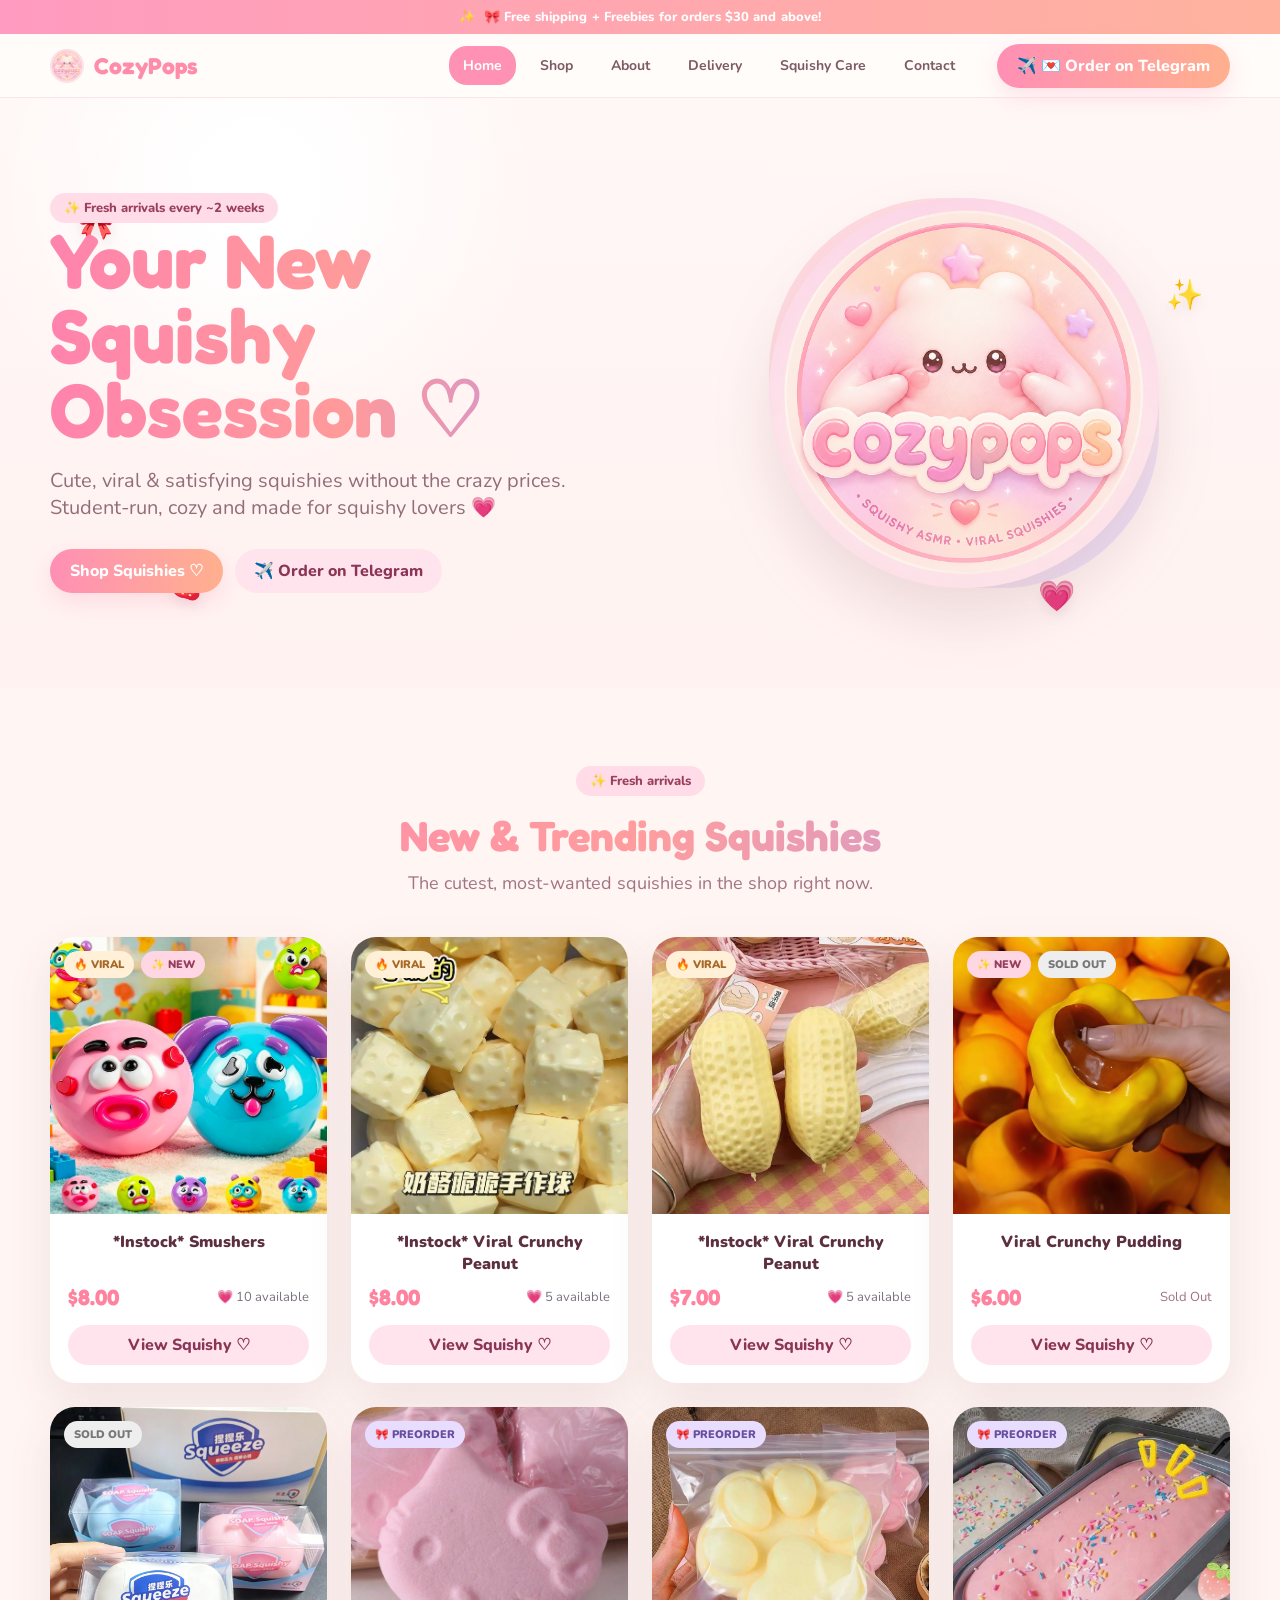
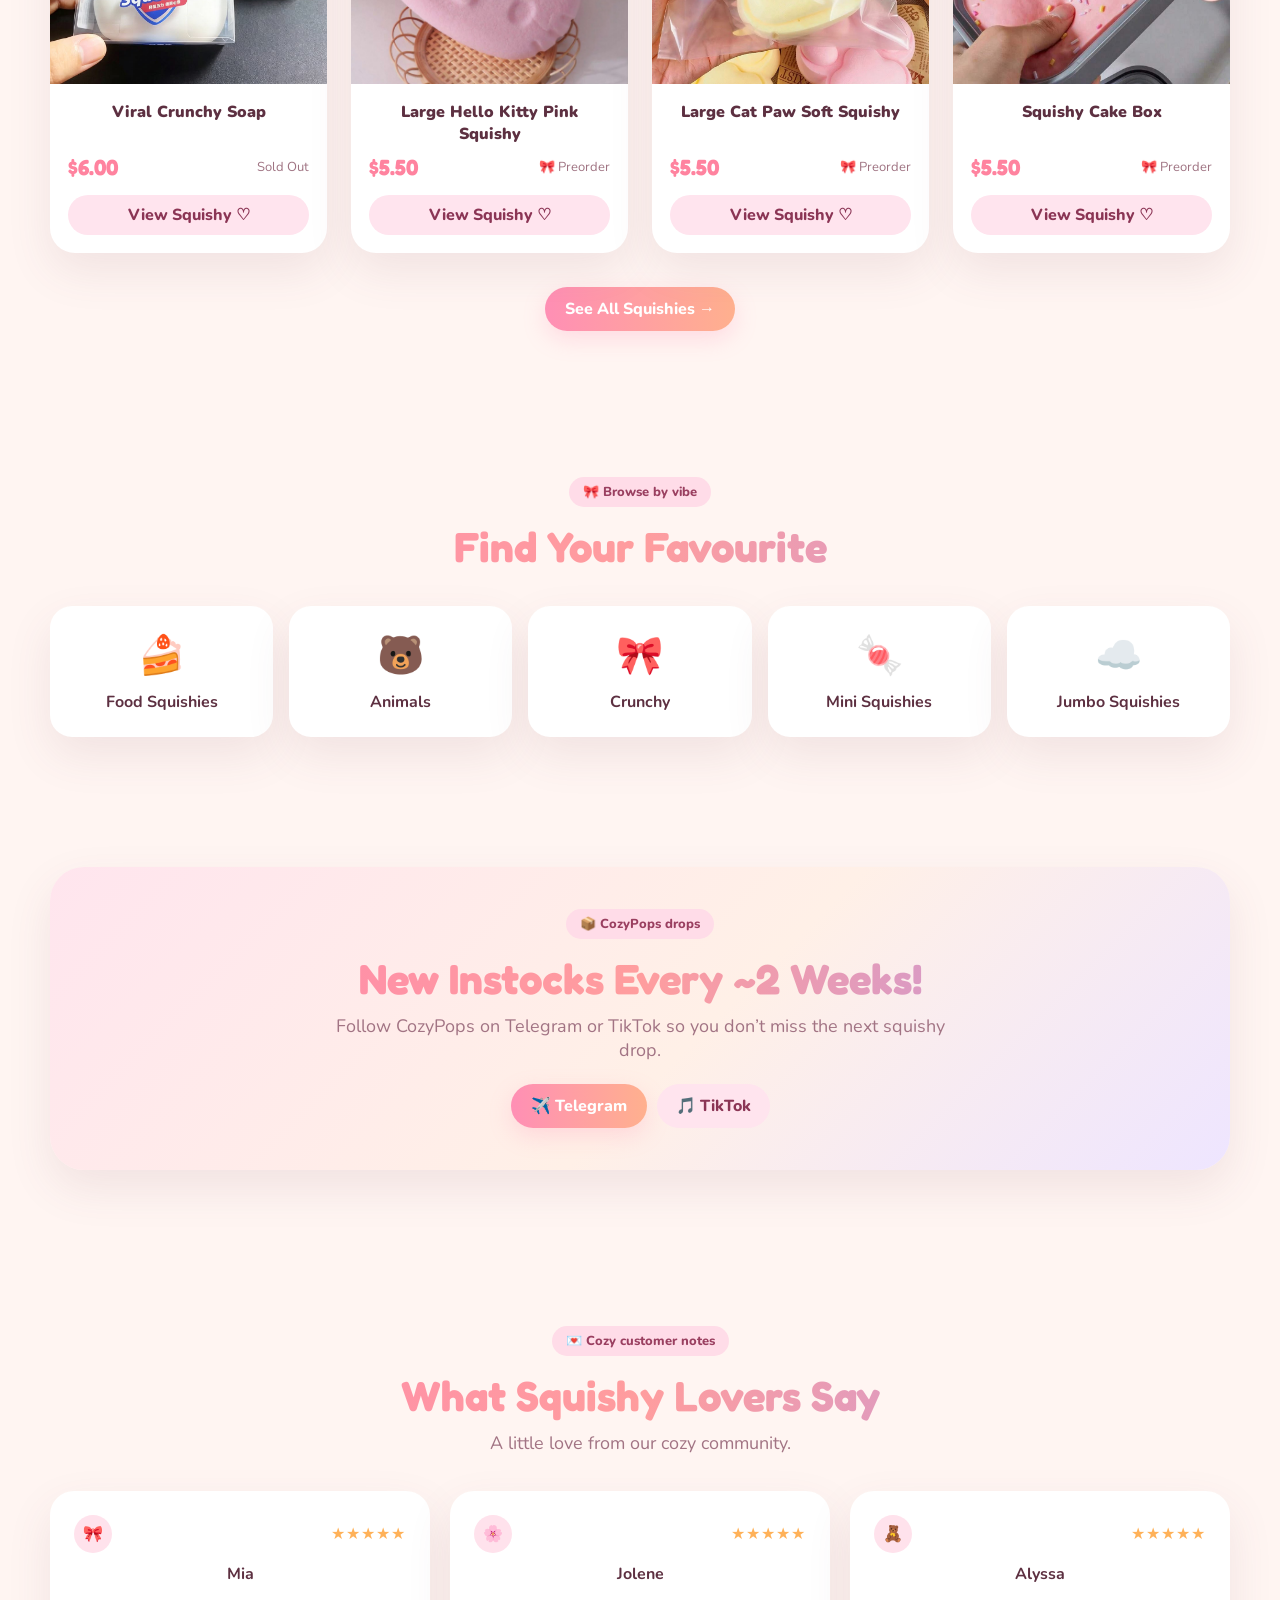
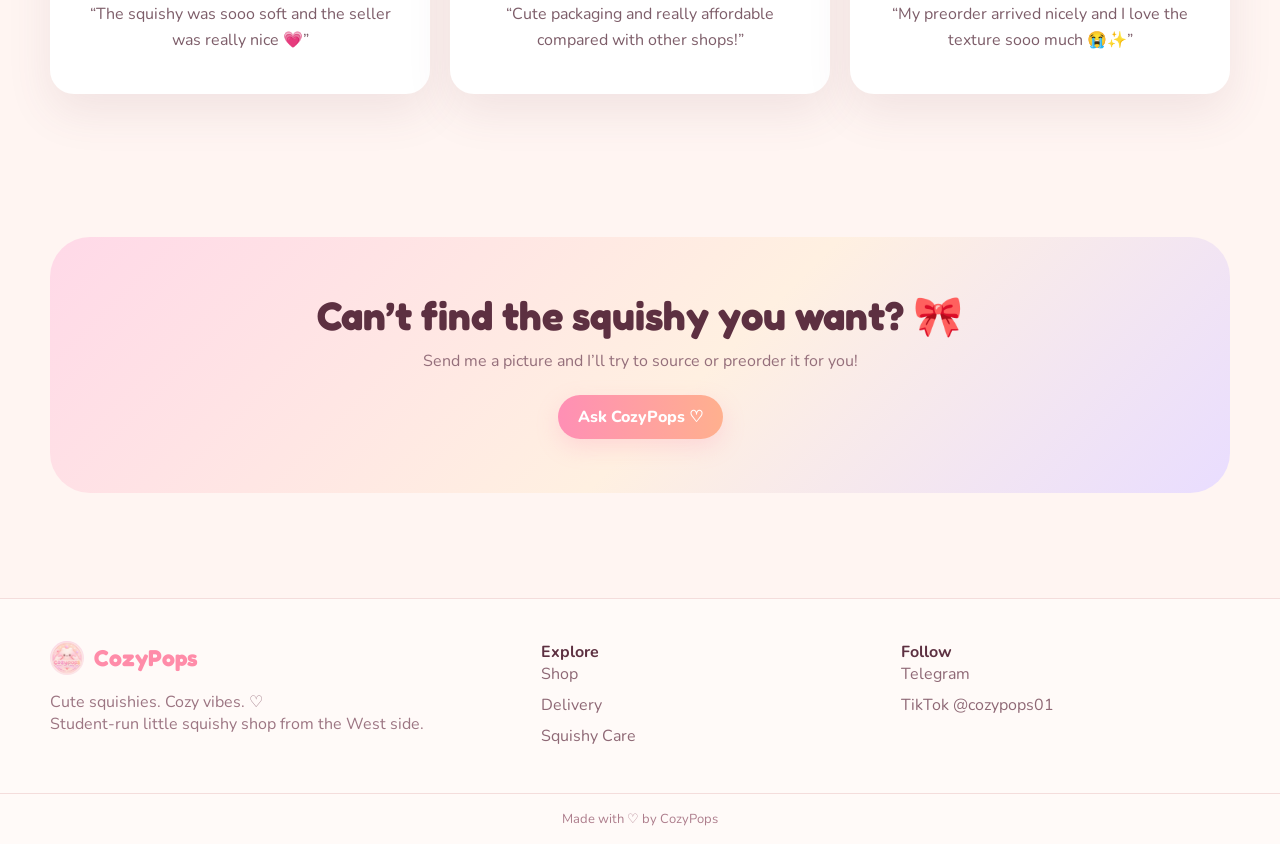
==== index.html @ 132125a5 "stock updates" ====
<!doctype html>
<html lang="en">
  <head>
    <meta charset="utf-8" />
    <meta name="viewport" content="width=device-width,initial-scale=1" />
    <meta name="theme-color" content="#ff8fb5" />
    <link rel="icon" href="assets/cozypops-logo.png" />
    <link rel="stylesheet" href="css/styles.css" />
    <title>CozyPops ♡ Cute Squishies</title>
  </head>
  <body>
    <div id="site-header"></div>
    <main>
      <section class="hero">
        <span class="floaty f1">🎀</span><span class="floaty f2">✨</span
        ><span class="floaty f3">🍓</span><span class="floaty f4">💗</span>
        <div class="wrap hero-inner">
          <div>
            <span class="eyebrow">✨ Fresh arrivals every ~2 weeks</span>
            <h1>Your New Squishy Obsession ♡</h1>
            <p>
              Cute, viral & satisfying squishies without the crazy prices.
              Student-run, cozy and made for squishy lovers 💗
            </p>
            <div class="hero-actions">
              <a class="btn-primary" href="shop.html">Shop Squishies ♡</a
              ><a class="btn-soft" target="_blank" href="#" class="js-telegram"
                >✈️ Order on Telegram</a
              >
            </div>
          </div>
          <div class="hero-card">
            <img
              class="hero-logo"
              src="assets/cozypops-logo.png"
              alt="CozyPops"
            />
          </div>
        </div>
      </section>
      <section class="section">
        <div class="wrap center">
          <span class="eyebrow">✨ Fresh arrivals</span>
          <h2 class="title">New & Trending Squishies</h2>
          <p class="sub">
            The cutest, most-wanted squishies in the shop right now.
          </p>
          <div class="product-grid" id="featuredProducts"></div>
          <p style="margin-top: 34px">
            <a class="btn-primary" href="shop.html">See All Squishies →</a>
          </p>
        </div>
      </section>
      <section class="section-sm">
        <div class="wrap center">
          <span class="eyebrow">🎀 Browse by vibe</span>
          <h2 class="title">Find Your Favourite</h2>
          <div class="cat-grid">
            <a class="cat-card" href="shop.html?category=Food%20Squishies"
              ><span class="cat-emoji">🍰</span
              ><strong>Food Squishies</strong></a
            ><a class="cat-card" href="shop.html?category=Animals"
              ><span class="cat-emoji">🐻</span><strong>Animals</strong></a
            ><a class="cat-card" href="shop.html?category=Crunchy"
              ><span class="cat-emoji">🎀</span><strong>Crunchy</strong></a
            ><a class="cat-card" href="shop.html?category=Mini%20Squishies"
              ><span class="cat-emoji">🍬</span
              ><strong>Mini Squishies</strong></a
            ><a class="cat-card" href="shop.html?category=Jumbo%20Squishies"
              ><span class="cat-emoji">☁️</span
              ><strong>Jumbo Squishies</strong></a
            >
          </div>
        </div>
      </section>
      <section class="section">
        <div class="wrap soft-panel center">
          <span class="eyebrow">📦 CozyPops drops</span>
          <h2 class="title">New Instocks Every ~2 Weeks!</h2>
          <p class="sub">
            Follow CozyPops on Telegram or TikTok so you don’t miss the next
            squishy drop.
          </p>
          <div class="social-btns">
            <a class="btn-primary" target="_blank" href="#" class="js-telegram"
              >✈️ Telegram</a
            ><a class="btn-soft" target="_blank" href="#" class="js-tiktok"
              >🎵 TikTok</a
            >
          </div>
        </div>
      </section>
      <section class="section">
        <div class="wrap center">
          <span class="eyebrow">💌 Cozy customer notes</span>
          <h2 class="title">What Squishy Lovers Say</h2>
          <p class="sub">A little love from our cozy community.</p>
          <div class="review-grid" id="homeReviews"></div>
        </div>
      </section>
      <section class="cta">
        <div class="wrap cta-inner">
          <h2>Can’t find the squishy you want? 🎀</h2>
          <p>
            Send me a picture and I’ll try to source or preorder it for you!
          </p>
          <a class="btn-primary" target="_blank" href="#" class="js-telegram"
            >Ask CozyPops ♡</a
          >
        </div>
      </section>
    </main>
    <div id="site-footer"></div>
    <script src="js/products.js"></script>
    <script src="js/app.js"></script>
  </body>
</html>
---- css/styles.css ----
@import url('https://fonts.googleapis.com/css2?family=Fredoka:wght@400;500;600;700&family=Nunito:wght@400;500;600;700;800&display=swap');
:root{--bg:#fff5f2;--panel:#fffaf8;--white:#fff;--pink:#ff8fb5;--pink2:#ff9aa9;--peach:#ffb08e;--lav:#c9a5ea;--ink:#5d3041;--muted:#a77988;--line:#f8ddd9;--mint:#e7f6ee;--mintink:#3f8d70;--shadow:0 18px 45px rgba(120,65,84,.10);--radius:28px}
*{box-sizing:border-box}html{scroll-behavior:smooth}body{margin:0;background:var(--bg);color:var(--ink);font-family:'Nunito',sans-serif;overflow-x:hidden}a{color:inherit;text-decoration:none}button,input,select,textarea{font:inherit}img{max-width:100%;display:block}.wrap{width:min(1180px,calc(100% - 36px));margin:auto}.section{padding:78px 0}.section-sm{padding:52px 0}.center{text-align:center}.muted{color:var(--muted)}
.announcement{height:34px;background:linear-gradient(90deg,#ff9bc0,#ffb39e);color:#fff;display:flex;align-items:center;justify-content:center;font-weight:800;font-size:13px;letter-spacing:.1px}.announcement .spark{display:inline-block;animation:twinkle 1.5s ease-in-out infinite;margin-right:9px}@keyframes twinkle{50%{transform:scale(1.35) rotate(12deg);opacity:.65}}
header{height:64px;background:rgba(255,252,250,.92);backdrop-filter:blur(12px);position:sticky;top:0;z-index:30;border-bottom:1px solid rgba(247,219,218,.65)}.nav{height:100%;display:flex;align-items:center;gap:28px}.brand{display:flex;align-items:center;gap:10px;font-family:'Fredoka';font-size:23px;font-weight:700;color:#ff8ca9;margin-right:auto}.brand img{width:34px;height:34px;border-radius:50%;object-fit:cover}.navlinks{display:flex;align-items:center;gap:10px}.navlinks a{padding:10px 14px;border-radius:18px;font-weight:700;color:#7d5b66;font-size:14px;transition:.2s}.navlinks a:hover,.navlinks a.active{background:#ff91b4;color:white}.telegram-btn,.btn-primary{border:none;display:inline-flex;align-items:center;justify-content:center;gap:8px;padding:11px 20px;border-radius:999px;color:#fff;background:linear-gradient(90deg,var(--pink),var(--peach));font-weight:800;box-shadow:0 8px 22px rgba(255,143,181,.25);cursor:pointer;transition:.2s}.telegram-btn:hover,.btn-primary:hover{transform:translateY(-2px);box-shadow:0 12px 28px rgba(255,143,181,.34)}.btn-soft{display:inline-flex;justify-content:center;align-items:center;gap:7px;padding:11px 19px;border-radius:999px;background:#ffe4ee;color:#8b3555;font-weight:800;border:0;cursor:pointer;transition:.2s}.btn-soft:hover{background:#ffd3e2;transform:translateY(-1px)}.menu-btn{display:none;border:0;background:#ffe5ee;width:42px;height:42px;border-radius:14px;color:#7d4158;font-size:21px}
.hero{min-height:590px;display:grid;place-items:center;position:relative;overflow:hidden;background:radial-gradient(circle at 20% 15%,#fff 0 5%,transparent 25%),linear-gradient(180deg,#fff7f6,#fff2f0)}.hero-inner{display:grid;grid-template-columns:1.05fr .95fr;align-items:center;gap:58px;position:relative;z-index:2}.hero h1{font-family:'Fredoka';font-size:clamp(46px,6vw,76px);line-height:.98;margin:0 0 20px;background:linear-gradient(90deg,#ff83ad,#ff9a9a,#bd92e7);-webkit-background-clip:text;background-clip:text;color:transparent}.hero p{font-size:20px;color:#936d7a;max-width:580px;margin:0 0 28px}.hero-actions{display:flex;gap:12px;flex-wrap:wrap}.hero-card{position:relative;display:flex;justify-content:center;align-items:center}.hero-card:before{content:'';position:absolute;width:390px;height:390px;border-radius:46% 54% 42% 58%;background:linear-gradient(135deg,#ffd5e4,#ffebda 55%,#e7dbff);animation:blob 8s ease-in-out infinite}.hero-logo{width:min(390px,82vw);position:relative;z-index:1;border-radius:50%;filter:drop-shadow(0 28px 28px rgba(148,79,101,.16));animation:float 4s ease-in-out infinite}.floaty{position:absolute;font-size:30px;z-index:1;filter:drop-shadow(0 6px 6px rgba(137,83,101,.12));animation:drift 5s ease-in-out infinite}.f1{left:6%;top:18%}.f2{right:6%;top:30%;animation-delay:-1s}.f3{left:13%;bottom:14%;animation-delay:-2s}.f4{right:16%;bottom:12%;animation-delay:-3s}@keyframes float{50%{transform:translateY(-13px) rotate(1deg)}}@keyframes drift{50%{transform:translateY(-18px) rotate(12deg)}}@keyframes blob{50%{transform:rotate(8deg) scale(1.04);border-radius:56% 44% 58% 42%}}
.eyebrow{display:inline-flex;gap:7px;align-items:center;padding:6px 14px;border-radius:999px;background:#ffdce8;color:#9a3f60;font-weight:800;font-size:13px}.title{font-family:'Fredoka';font-size:42px;margin:14px 0 10px;background:linear-gradient(90deg,#ff86af,#ff9d9e,#b998e5);-webkit-background-clip:text;background-clip:text;color:transparent}.sub{font-size:18px;color:#a27484;margin:0 auto;max-width:650px}
.product-grid{display:grid;grid-template-columns:repeat(4,1fr);gap:24px;margin-top:42px}.product-card{background:white;border-radius:25px;overflow:hidden;box-shadow:var(--shadow);transition:.28s;position:relative}.product-card:hover{transform:translateY(-7px);box-shadow:0 24px 50px rgba(120,65,84,.15)}.product-media{aspect-ratio:1/1;position:relative;overflow:hidden;background:#ffeef2}.product-media img{width:100%;height:100%;object-fit:cover;transition:.35s}.product-card:hover .product-media img{transform:scale(1.045)}.badges{position:absolute;left:14px;top:14px;display:flex;gap:7px;flex-wrap:wrap}.badge{font-size:11px;font-weight:900;text-transform:uppercase;padding:6px 10px;border-radius:999px;background:#ffd6e4;color:#963c5d}.badge.viral{background:#fff0d7;color:#a76826}.badge.preorder{background:#e8ddff;color:#684e9e}.badge.sold{background:#eee;color:#777}.card-body{padding:17px 18px 18px}.product-name{font-weight:900;font-size:16px;min-height:44px}.price-row{display:flex;align-items:center;justify-content:space-between;gap:10px;margin:9px 0 15px}.price{font-family:'Fredoka';font-size:22px;font-weight:700;color:#ff839f}.stock{font-size:13px;color:#9f7382}.stock.low{color:#c0663e}.stock.ok{color:#7c7180}.card-body .btn-soft{width:100%;padding:9px}.stars{color:#ffb158;letter-spacing:1px}.rating{font-size:12px;color:#a57483;margin-top:8px}
.cat-grid{display:grid;grid-template-columns:repeat(5,1fr);gap:16px;margin-top:34px}.cat-card{background:#fff;border-radius:22px;padding:24px 12px;text-align:center;box-shadow:var(--shadow);transition:.2s}.cat-card:hover{transform:translateY(-4px)}.cat-emoji{font-size:38px;display:block;margin-bottom:10px;animation:bob 3s ease-in-out infinite}.cat-card:nth-child(even) .cat-emoji{animation-delay:-1.4s}@keyframes bob{50%{transform:translateY(-7px) rotate(6deg)}}
.soft-panel{background:linear-gradient(135deg,#ffe5ee,#fff0e7 55%,#eee5ff);border-radius:34px;padding:42px;box-shadow:var(--shadow)}.three-col{display:grid;grid-template-columns:repeat(3,1fr);gap:20px}.info-card{background:rgba(255,255,255,.8);border-radius:24px;padding:28px;text-align:center}.info-card .icon{font-size:36px;margin-bottom:9px}.info-card h3{font-family:'Fredoka';margin:0 0 8px;font-size:22px}.review-grid{display:grid;grid-template-columns:repeat(3,1fr);gap:20px;margin-top:36px}.review-card{background:#fff;border-radius:24px;padding:24px;box-shadow:var(--shadow)}.review-card p{color:#7d5d69;line-height:1.65}.review-head{display:flex;align-items:center;justify-content:space-between;margin-bottom:10px}.avatar{width:38px;height:38px;border-radius:50%;display:grid;place-items:center;background:#ffe2ec}.cta{padding:65px 0}.cta-inner{text-align:center;background:linear-gradient(135deg,#ffd9e8,#fff0e1 55%,#e9ddff);border-radius:40px;padding:54px 24px;position:relative;overflow:hidden}.cta-inner h2{font-family:'Fredoka';font-size:40px;margin:0 0 10px}.cta-inner p{color:#956f7b;margin:0 0 23px}
.page-head{padding:62px 0 28px;text-align:center}.page-head h1{font-family:'Fredoka';font-size:50px;margin:10px 0;background:linear-gradient(90deg,#ff86af,#ff9d9e,#b998e5);-webkit-background-clip:text;background-clip:text;color:transparent}.filters{background:#fff;border-radius:24px;padding:20px;box-shadow:var(--shadow);display:grid;grid-template-columns:2fr 1fr 1fr;gap:12px;align-items:center}.searchbox,.select{width:100%;border:1px solid #f2d7d7;background:#fff9f8;border-radius:15px;padding:12px 14px;color:#704758;outline:none}.chip-row{display:flex;gap:8px;flex-wrap:wrap;margin:18px 0 0}.chip{border:0;background:#ffe6ee;color:#8d4b63;padding:9px 14px;border-radius:999px;font-weight:800;cursor:pointer}.chip.active{background:linear-gradient(90deg,#ff90b4,#ffad93);color:white}.result-count{margin:24px 0 -12px;color:#a37684;font-size:14px}
.product-detail{display:grid;grid-template-columns:1fr 1fr;gap:46px;align-items:start;padding:70px 0}.gallery-main{background:#fff;border-radius:30px;overflow:hidden;aspect-ratio:1/1;box-shadow:var(--shadow)}.gallery-main img{width:100%;height:100%;object-fit:cover}.thumbs{display:flex;gap:12px;margin-top:14px}.thumb{width:76px;height:76px;border-radius:20px;border:3px solid transparent;overflow:hidden;background:#fff;cursor:pointer;padding:0}.thumb.active{border-color:#ff8fb5}.thumb img{width:100%;height:100%;object-fit:cover}.back{display:inline-flex;align-items:center;gap:7px;color:#a56f80;font-weight:700;margin-bottom:20px}.detail-meta h1{font-family:'Fredoka';font-size:43px;margin:12px 0}.big-price{font-family:'Fredoka';font-size:30px;color:#ff839f;font-weight:700}.pill-stock{display:inline-block;margin-left:10px;padding:7px 13px;border-radius:999px;background:var(--mint);color:var(--mintink);font-size:12px;font-weight:800}.detail-desc{font-size:17px;color:#98717f;line-height:1.7}.order-box{margin-top:26px;border-radius:25px;padding:25px;background:linear-gradient(135deg,#ffdfe9,#f5e8ff);}.order-box h3{margin:0 0 6px}.order-box p{margin:0 0 16px;color:#a06479}.detail-facts{display:flex;gap:10px;flex-wrap:wrap;margin-top:18px}.fact{padding:8px 12px;border-radius:12px;background:#fff;border:1px solid #f1d9dc;color:#8a6572;font-size:13px}
.review-section{padding:10px 0 70px}.review-layout{display:grid;grid-template-columns:.8fr 1.2fr;gap:30px}.rating-panel,.review-form{background:#fff;border-radius:26px;padding:28px;box-shadow:var(--shadow)}.rating-number{font-family:'Fredoka';font-size:58px;color:#ff8da9}.review-list{margin-top:24px;display:grid;gap:13px}.review-item{background:#fff9f8;border-radius:18px;padding:16px}.review-item strong{display:block}.review-form input,.review-form textarea{width:100%;margin:7px 0 12px;border:1px solid #efd7da;border-radius:14px;padding:12px;background:#fffafa;outline:none}.review-form textarea{min-height:100px;resize:vertical}.star-input{display:flex;gap:5px;margin:8px 0 14px}.star-input button{border:0;background:none;font-size:26px;color:#ddd;cursor:pointer;padding:0}.star-input button.on{color:#ffb158}
.content-card{background:#fff;border-radius:30px;padding:38px;box-shadow:var(--shadow);line-height:1.75;color:#815e6b}.content-card h2,.content-card h3{font-family:'Fredoka';color:#633449}.split{display:grid;grid-template-columns:1fr 1fr;gap:26px}.care-list{display:grid;gap:14px}.care-item{background:#fff;border-radius:20px;padding:18px;display:flex;align-items:flex-start;gap:14px;box-shadow:var(--shadow)}.care-item .care-icon{font-size:28px}.contact-card{text-align:center}.social-btns{display:flex;gap:10px;justify-content:center;flex-wrap:wrap;margin-top:22px}
footer{background:#fffaf8;border-top:1px solid #f4dddc;margin-top:40px}.footer{padding:42px 0;display:grid;grid-template-columns:1.4fr 1fr 1fr;gap:30px}.foot-brand p{color:#9c7582}.foot-links{display:grid;gap:9px;color:#8e6875}.copy{border-top:1px solid #f4dddc;padding:16px;text-align:center;color:#ad7d8c;font-size:13px}
.reveal{opacity:0;transform:translateY(20px);transition:.55s}.reveal.visible{opacity:1;transform:none}.empty{padding:50px;text-align:center;color:#a47786;background:#fff;border-radius:24px;grid-column:1/-1}.toast{position:fixed;right:22px;bottom:22px;background:#6b3448;color:#fff;padding:13px 18px;border-radius:16px;box-shadow:var(--shadow);opacity:0;transform:translateY(10px);pointer-events:none;transition:.25s;z-index:50}.toast.show{opacity:1;transform:none}
@media(max-width:950px){.navlinks{position:fixed;left:18px;right:18px;top:104px;background:#fff;border-radius:22px;padding:14px;box-shadow:var(--shadow);display:none;flex-direction:column;align-items:stretch}.navlinks.open{display:flex}.navlinks a{text-align:center}.menu-btn{display:block}.nav>.telegram-btn{display:none}.hero-inner,.product-detail,.review-layout,.split{grid-template-columns:1fr}.hero{padding:55px 0}.hero-inner{text-align:center}.hero p{margin-left:auto;margin-right:auto}.hero-actions{justify-content:center}.hero-card{order:-1}.hero-logo{width:300px}.product-grid{grid-template-columns:repeat(2,1fr)}.cat-grid{grid-template-columns:repeat(3,1fr)}.three-col,.review-grid{grid-template-columns:1fr}.filters{grid-template-columns:1fr}.footer{grid-template-columns:1fr 1fr}.detail-meta h1{font-size:37px}}
@media(max-width:580px){.wrap{width:min(100% - 24px,1180px)}.section{padding:54px 0}.title{font-size:34px}.hero h1{font-size:48px}.hero p{font-size:17px}.product-grid{gap:13px}.card-body{padding:14px}.product-name{font-size:14px}.price{font-size:19px}.stock{font-size:11px}.cat-grid{grid-template-columns:repeat(2,1fr)}.soft-panel{padding:24px 15px}.page-head h1{font-size:40px}.product-detail{padding:38px 0;gap:26px}.thumb{width:62px;height:62px;border-radius:15px}.detail-meta h1{font-size:34px}.footer{grid-template-columns:1fr}.announcement{font-size:11px}.brand{font-size:20px}.brand img{width:31px;height:31px}}
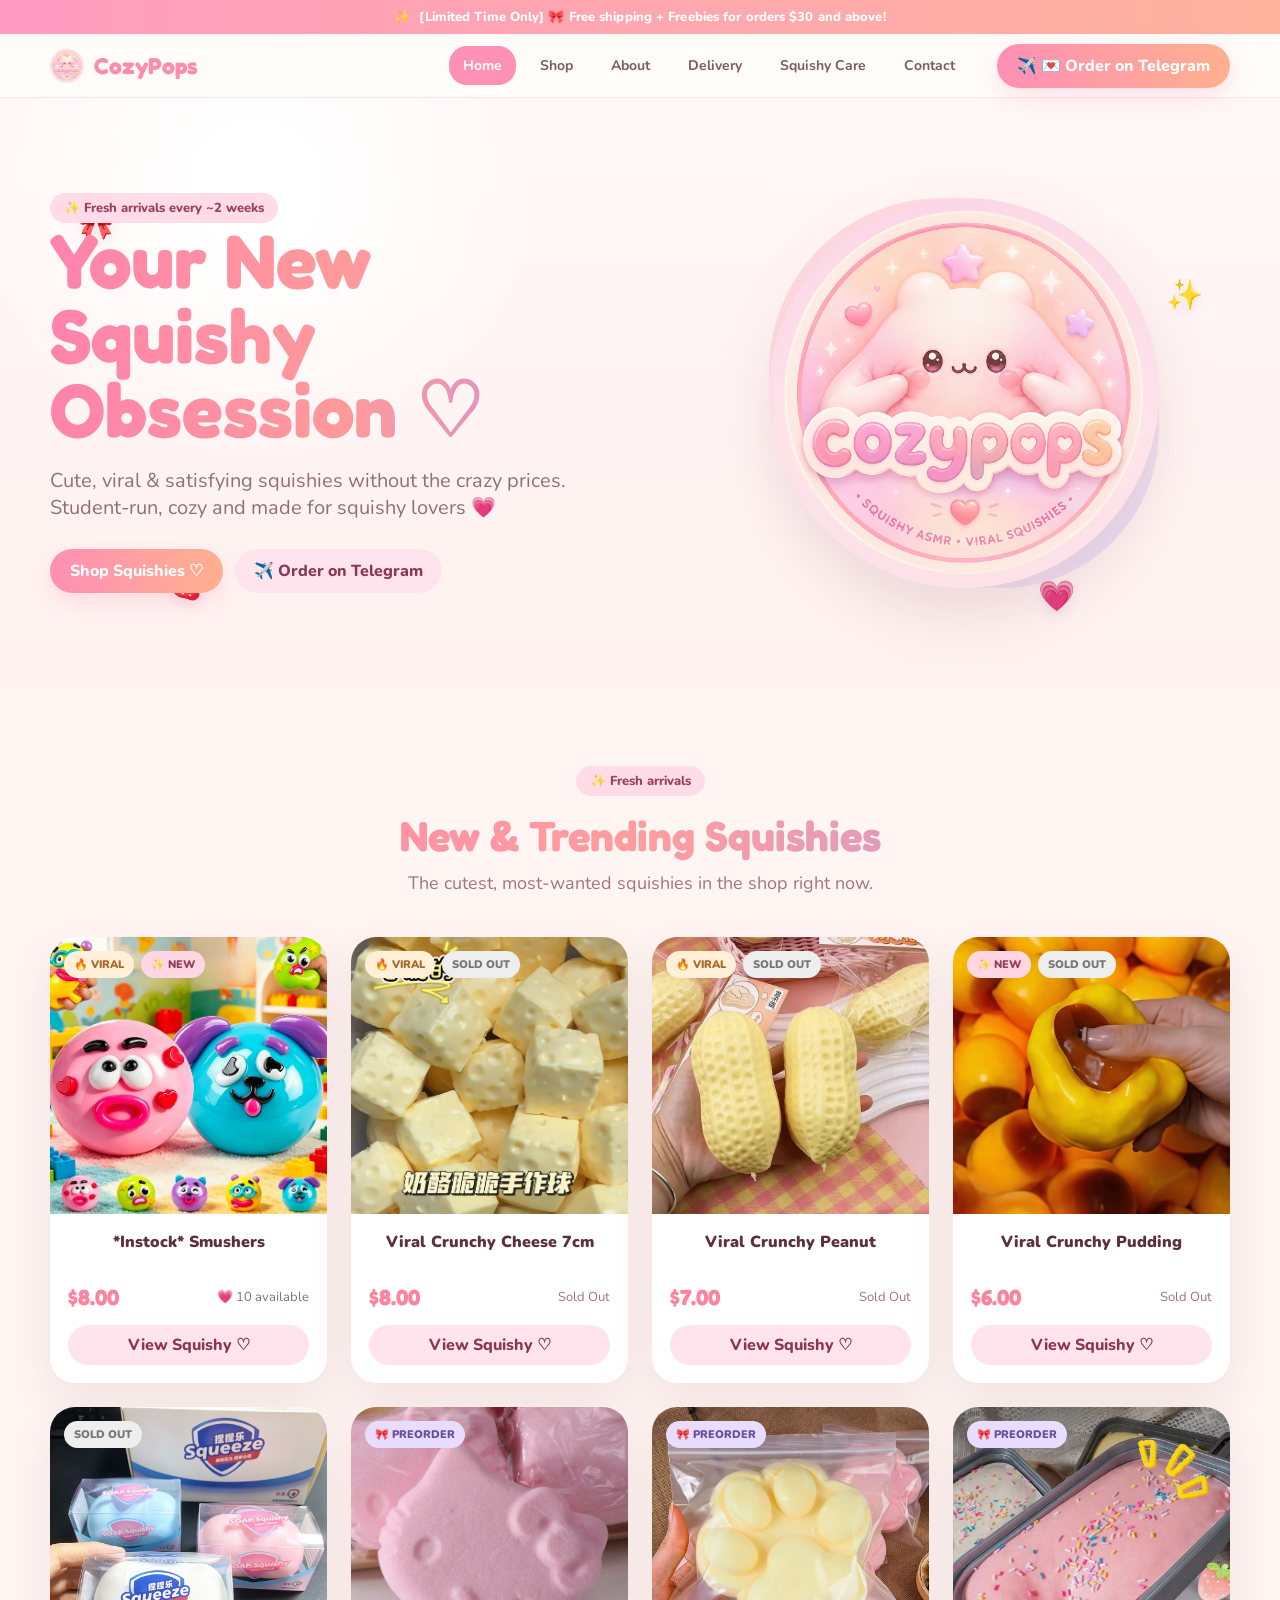
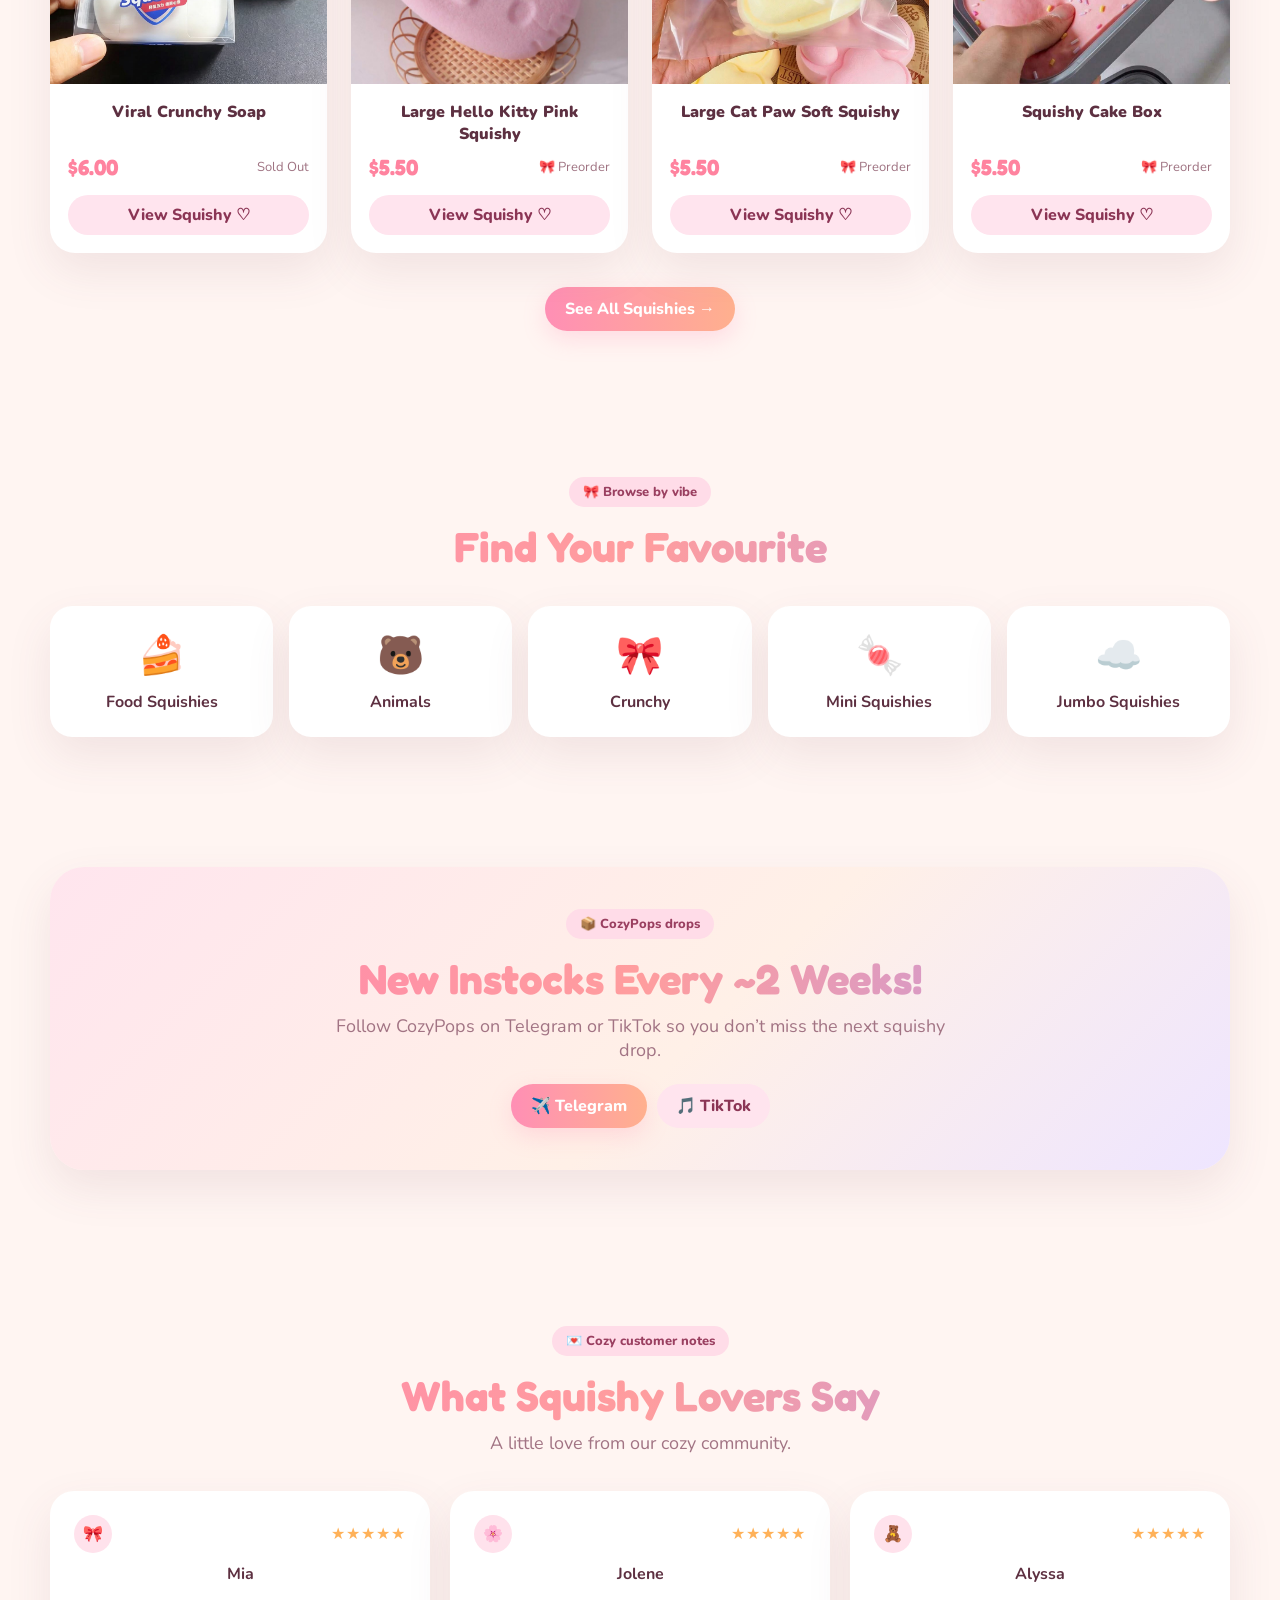
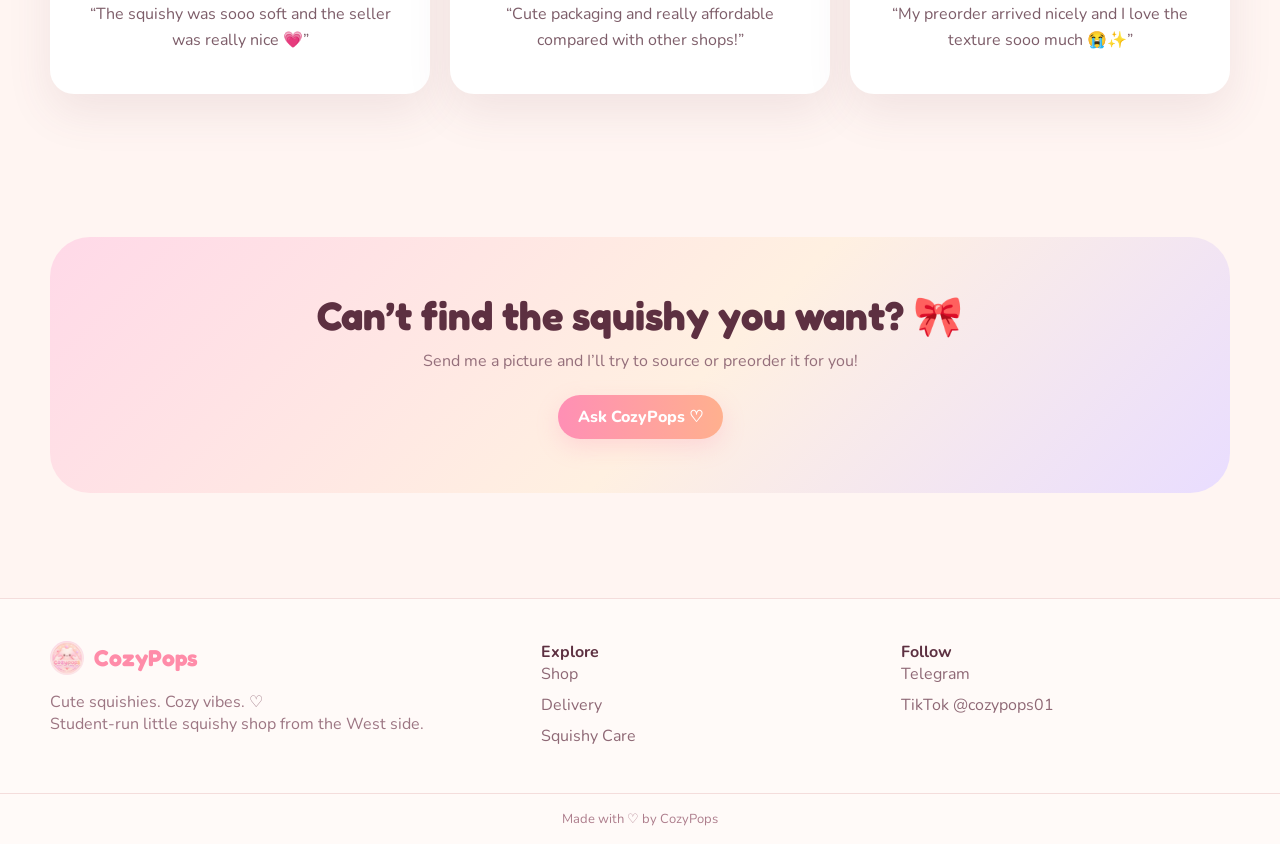
==== commit 647e36be: "tele fixed" ====
--- a/index.html
+++ b/index.html
@@ -24,9 +24,13 @@
             </p>
             <div class="hero-actions">
               <a class="btn-primary" href="shop.html">Shop Squishies ♡</a
-              ><a class="btn-soft" target="_blank" href="#" class="js-telegram"
-                >✈️ Order on Telegram</a
+              ><a
+                class="btn-soft js-telegram"
+                target="_blank"
+                href="https://t.me/ng_999a"
               >
+                ✈️ Order on Telegram
+              </a>
             </div>
           </div>
           <div class="hero-card">
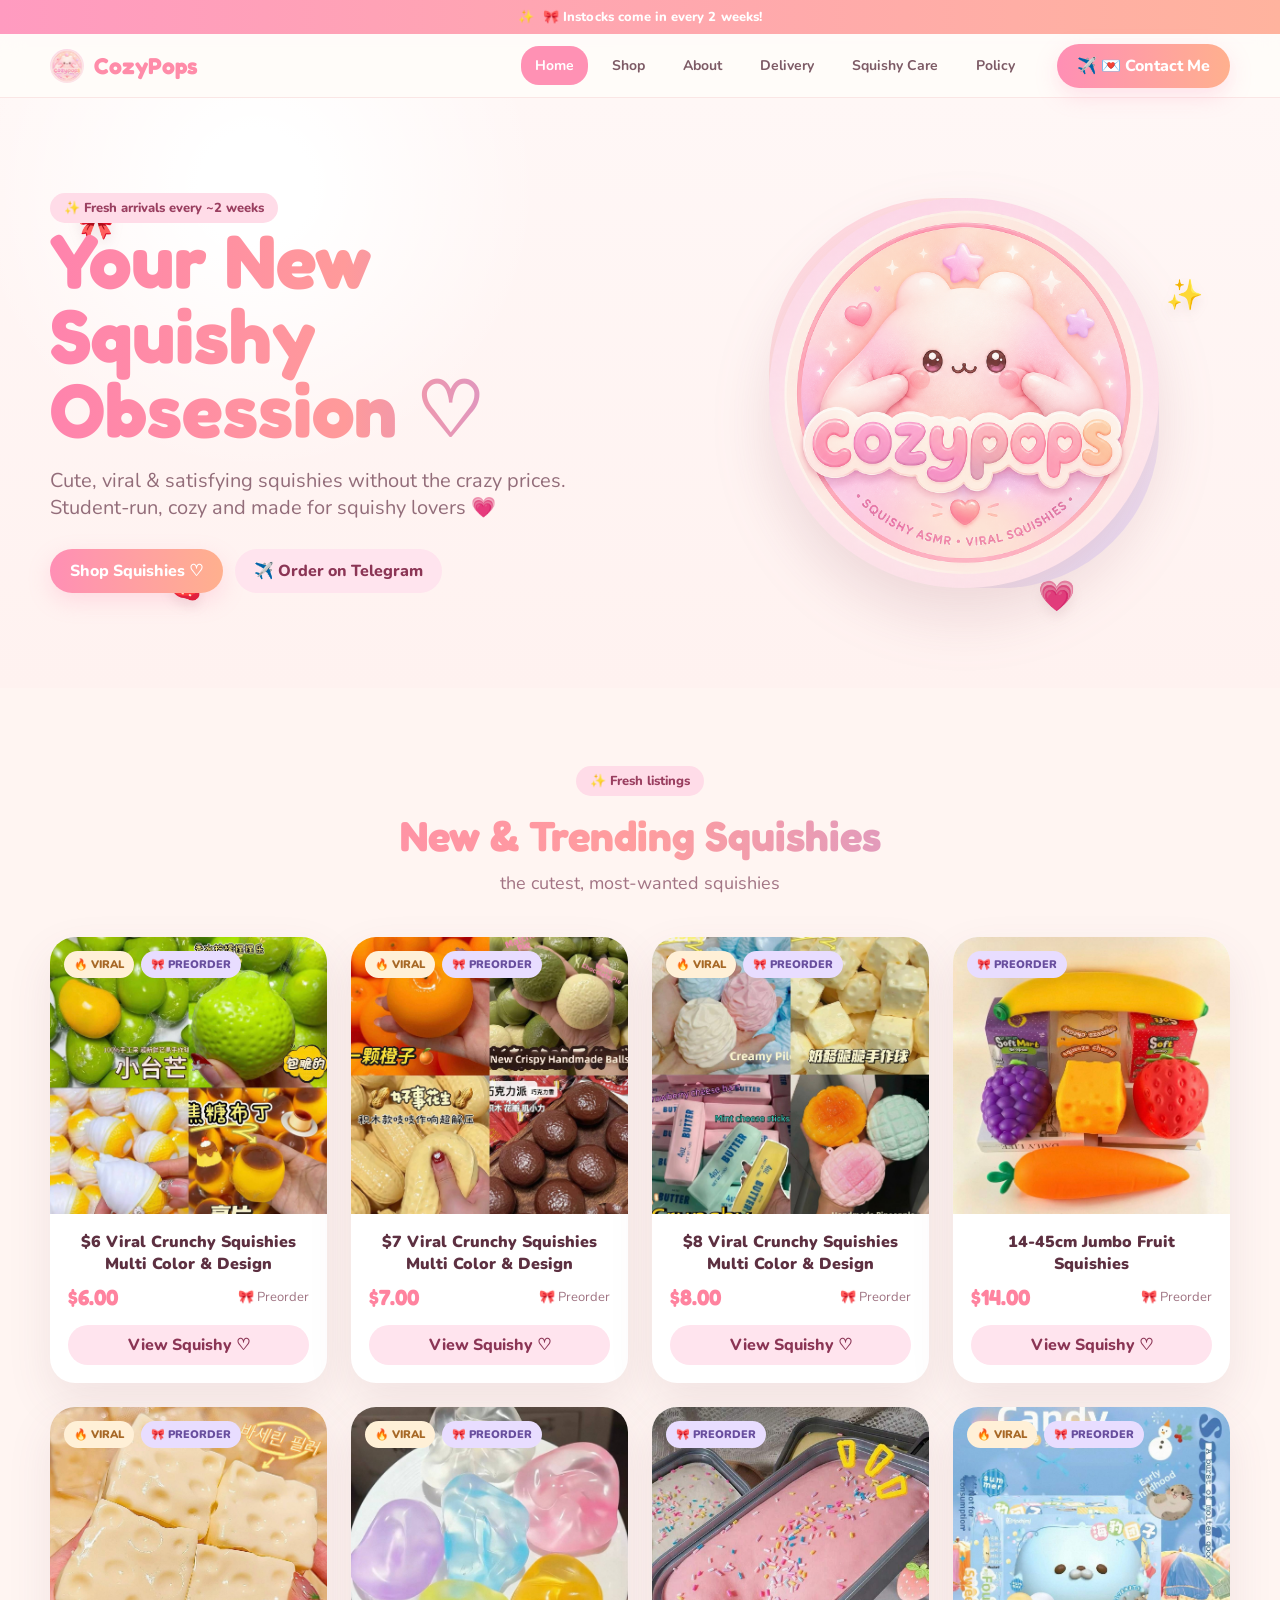
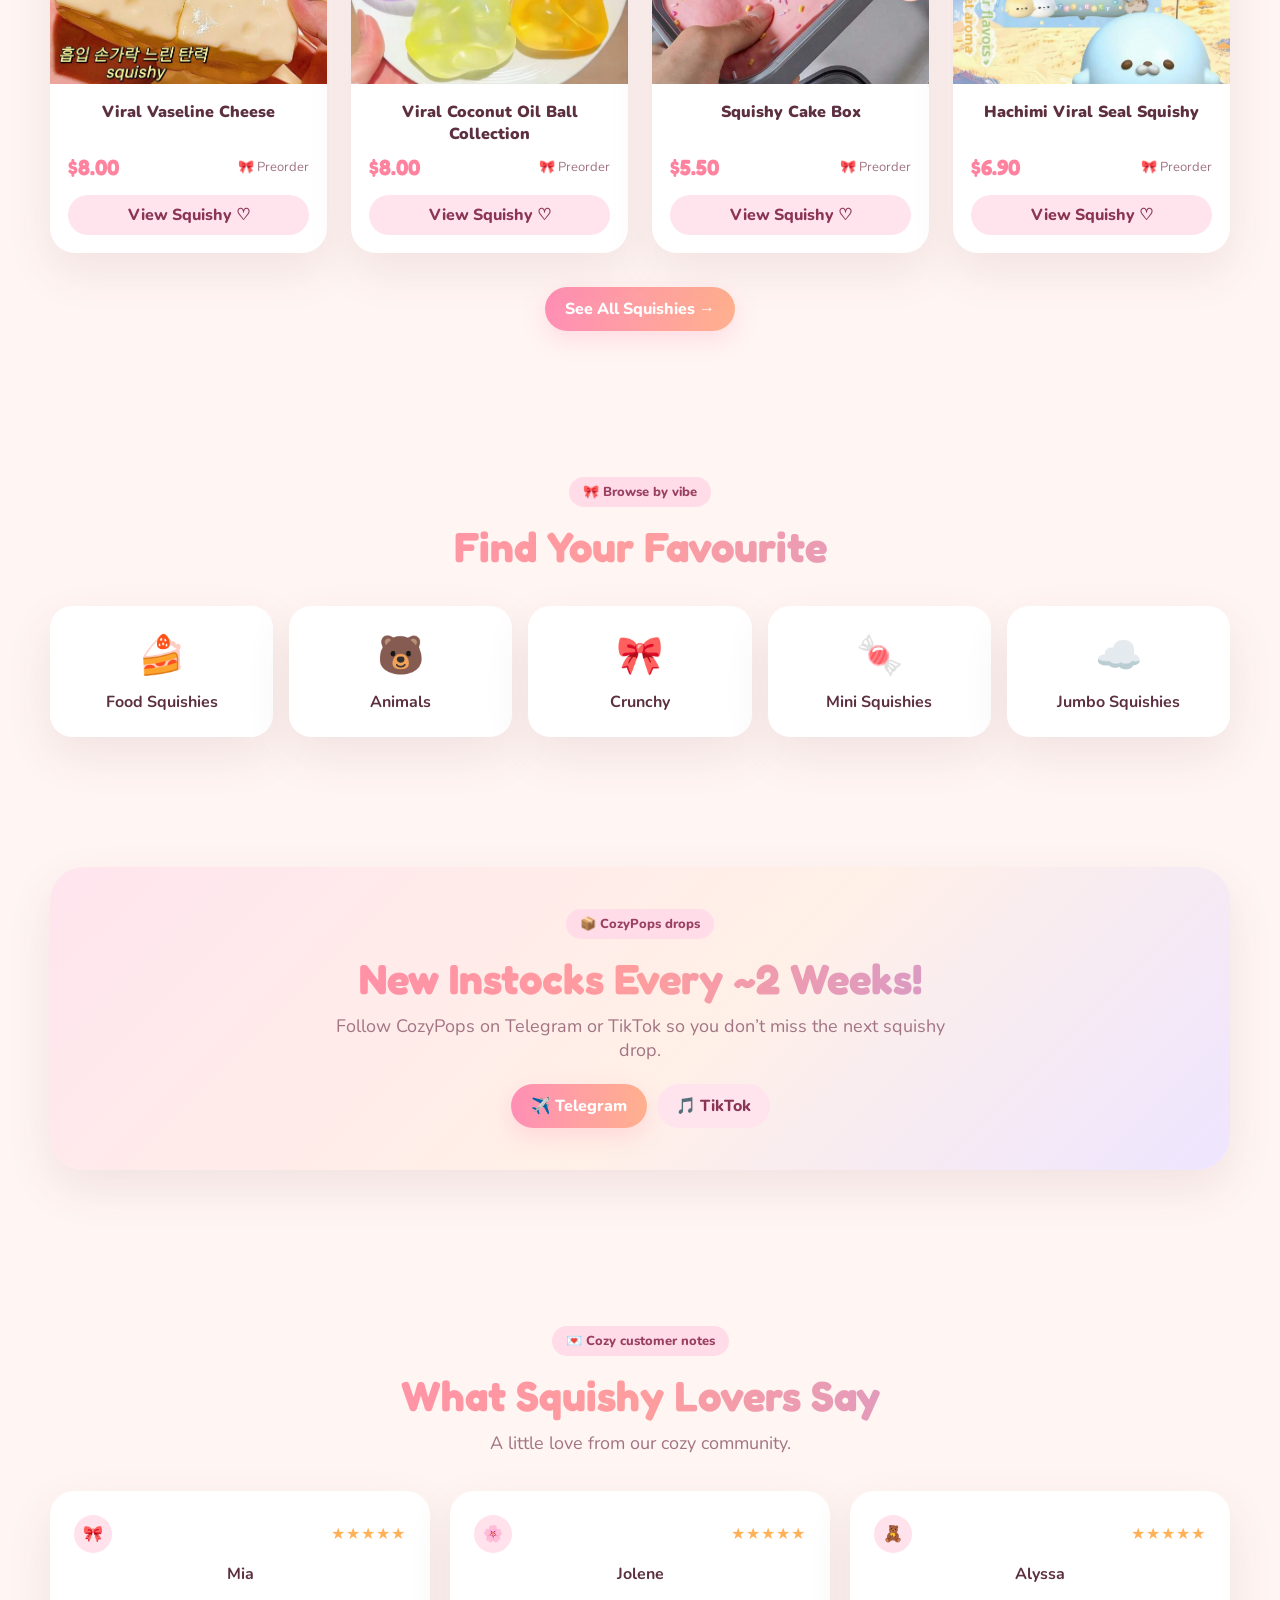
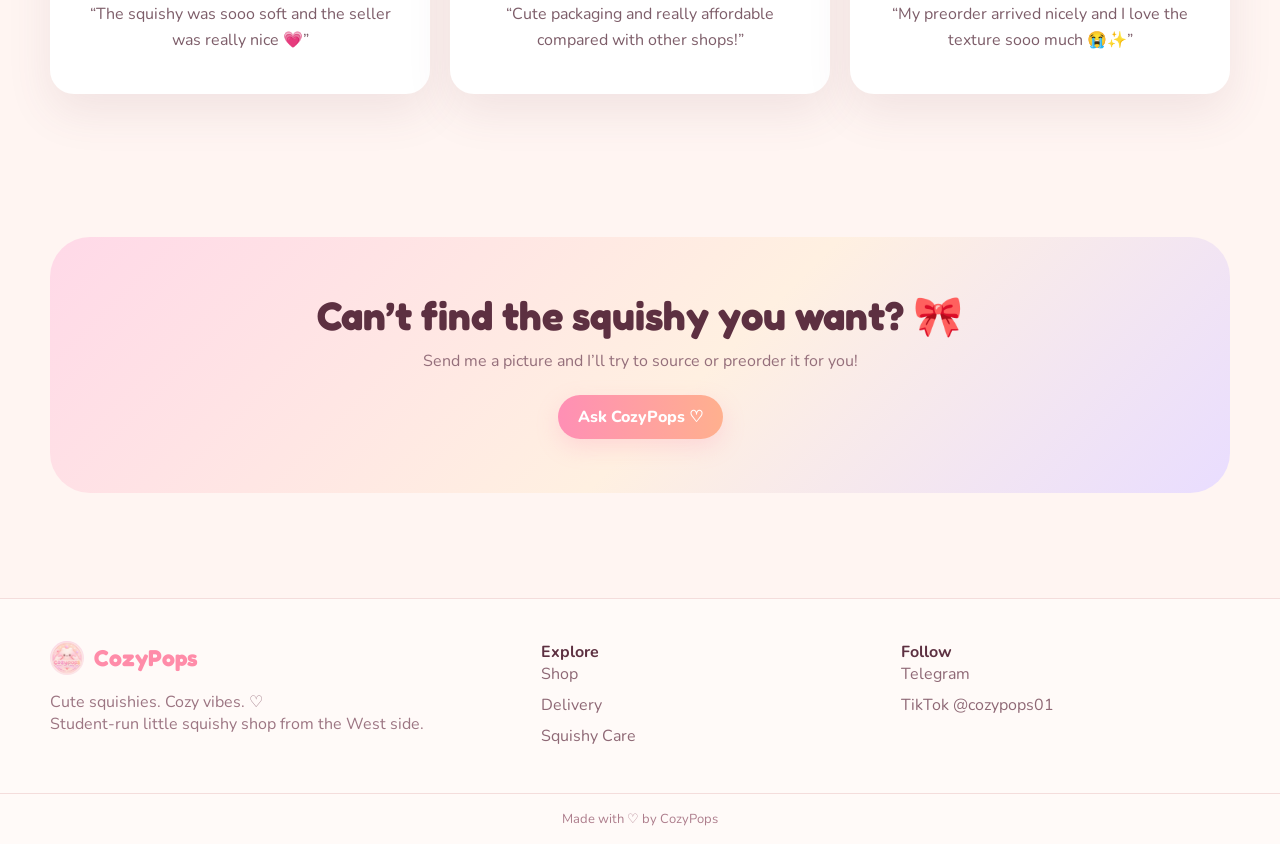
==== commit 259c81b3: "added policy" ====
--- a/index.html
+++ b/index.html
@@ -44,10 +44,10 @@
       </section>
       <section class="section">
         <div class="wrap center">
-          <span class="eyebrow">✨ Fresh arrivals</span>
+          <span class="eyebrow">✨ Fresh listings</span>
           <h2 class="title">New & Trending Squishies</h2>
           <p class="sub">
-            The cutest, most-wanted squishies in the shop right now.
+            the cutest, most-wanted squishies
           </p>
           <div class="product-grid" id="featuredProducts"></div>
           <p style="margin-top: 34px">
@@ -86,9 +86,9 @@
             squishy drop.
           </p>
           <div class="social-btns">
-            <a class="btn-primary" target="_blank" href="#" class="js-telegram"
+            <a class="btn-primary" target="_blank" href="https://t.me/ng_999a" class="js-telegram"
               >✈️ Telegram</a
-            ><a class="btn-soft" target="_blank" href="#" class="js-tiktok"
+            ><a class="btn-soft" target="_blank" href="https://www.tiktok.com/@cozypops01" class="js-tiktok"
               >🎵 TikTok</a
             >
           </div>
@@ -108,7 +108,7 @@
           <p>
             Send me a picture and I’ll try to source or preorder it for you!
           </p>
-          <a class="btn-primary" target="_blank" href="#" class="js-telegram"
+          <a class="btn-primary" target="_blank" href="https://t.me/ng_999a" class="js-telegram"
             >Ask CozyPops ♡</a
           >
         </div>
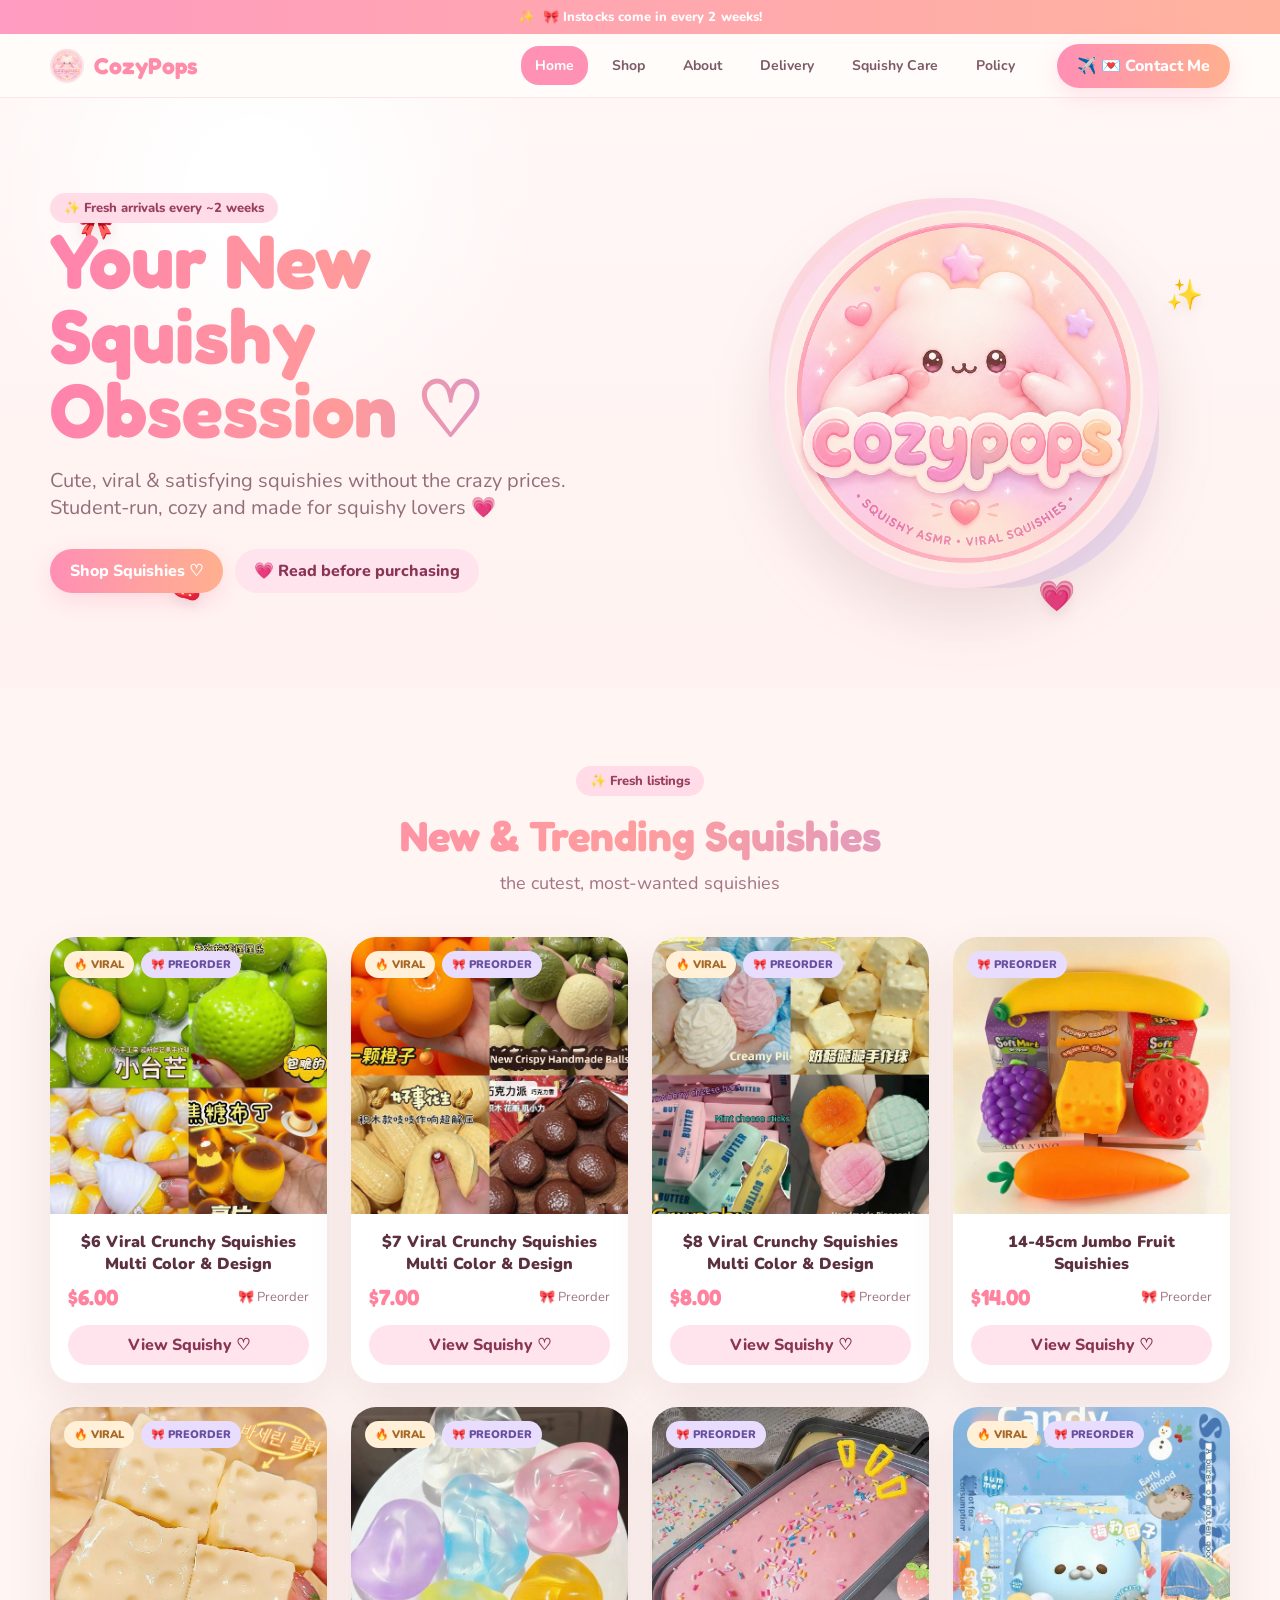
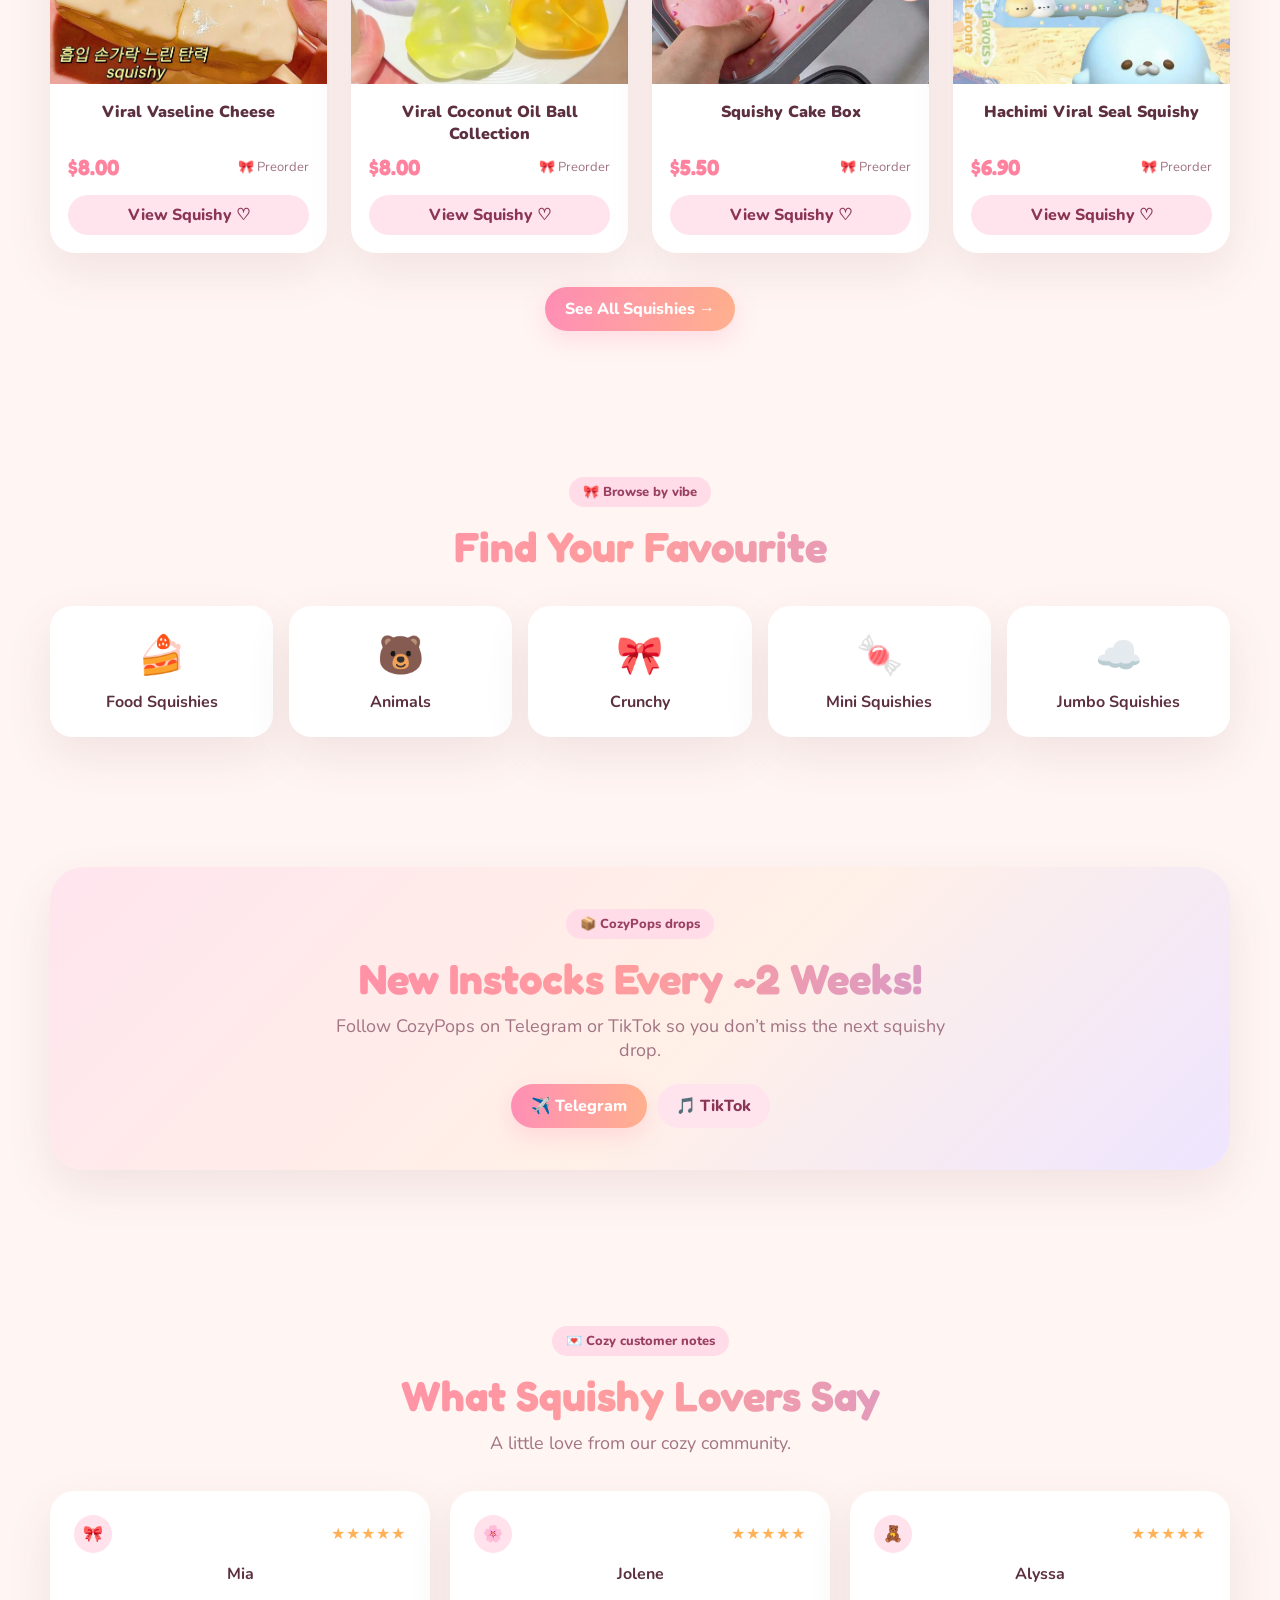
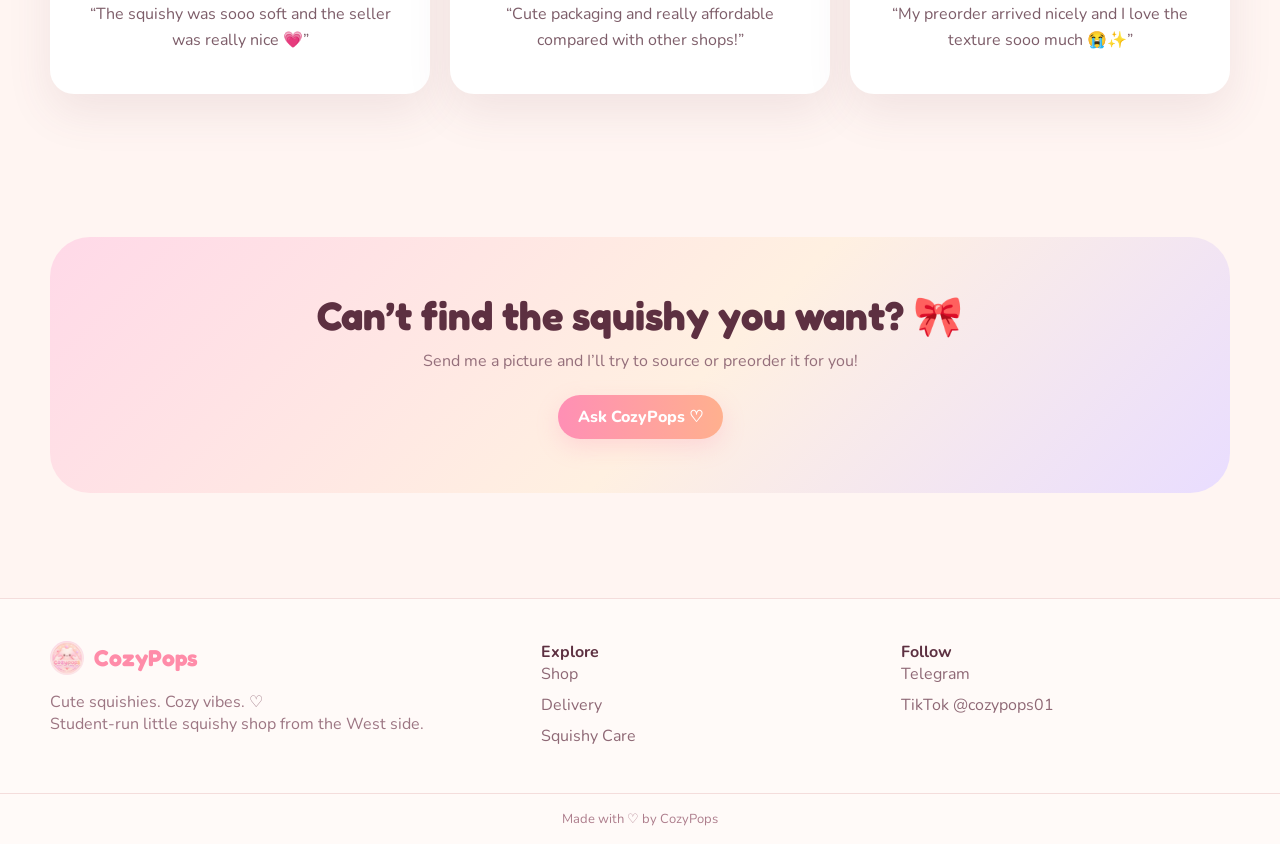
==== commit b9757168: "change button" ====
--- a/index.html
+++ b/index.html
@@ -25,11 +25,10 @@
             <div class="hero-actions">
               <a class="btn-primary" href="shop.html">Shop Squishies ♡</a
               ><a
-                class="btn-soft js-telegram"
-                target="_blank"
-                href="https://t.me/ng_999a"
+                class="btn-soft"
+                href="before-you-buy.html"
               >
-                ✈️ Order on Telegram
+                💗 Read before purchasing
               </a>
             </div>
           </div>
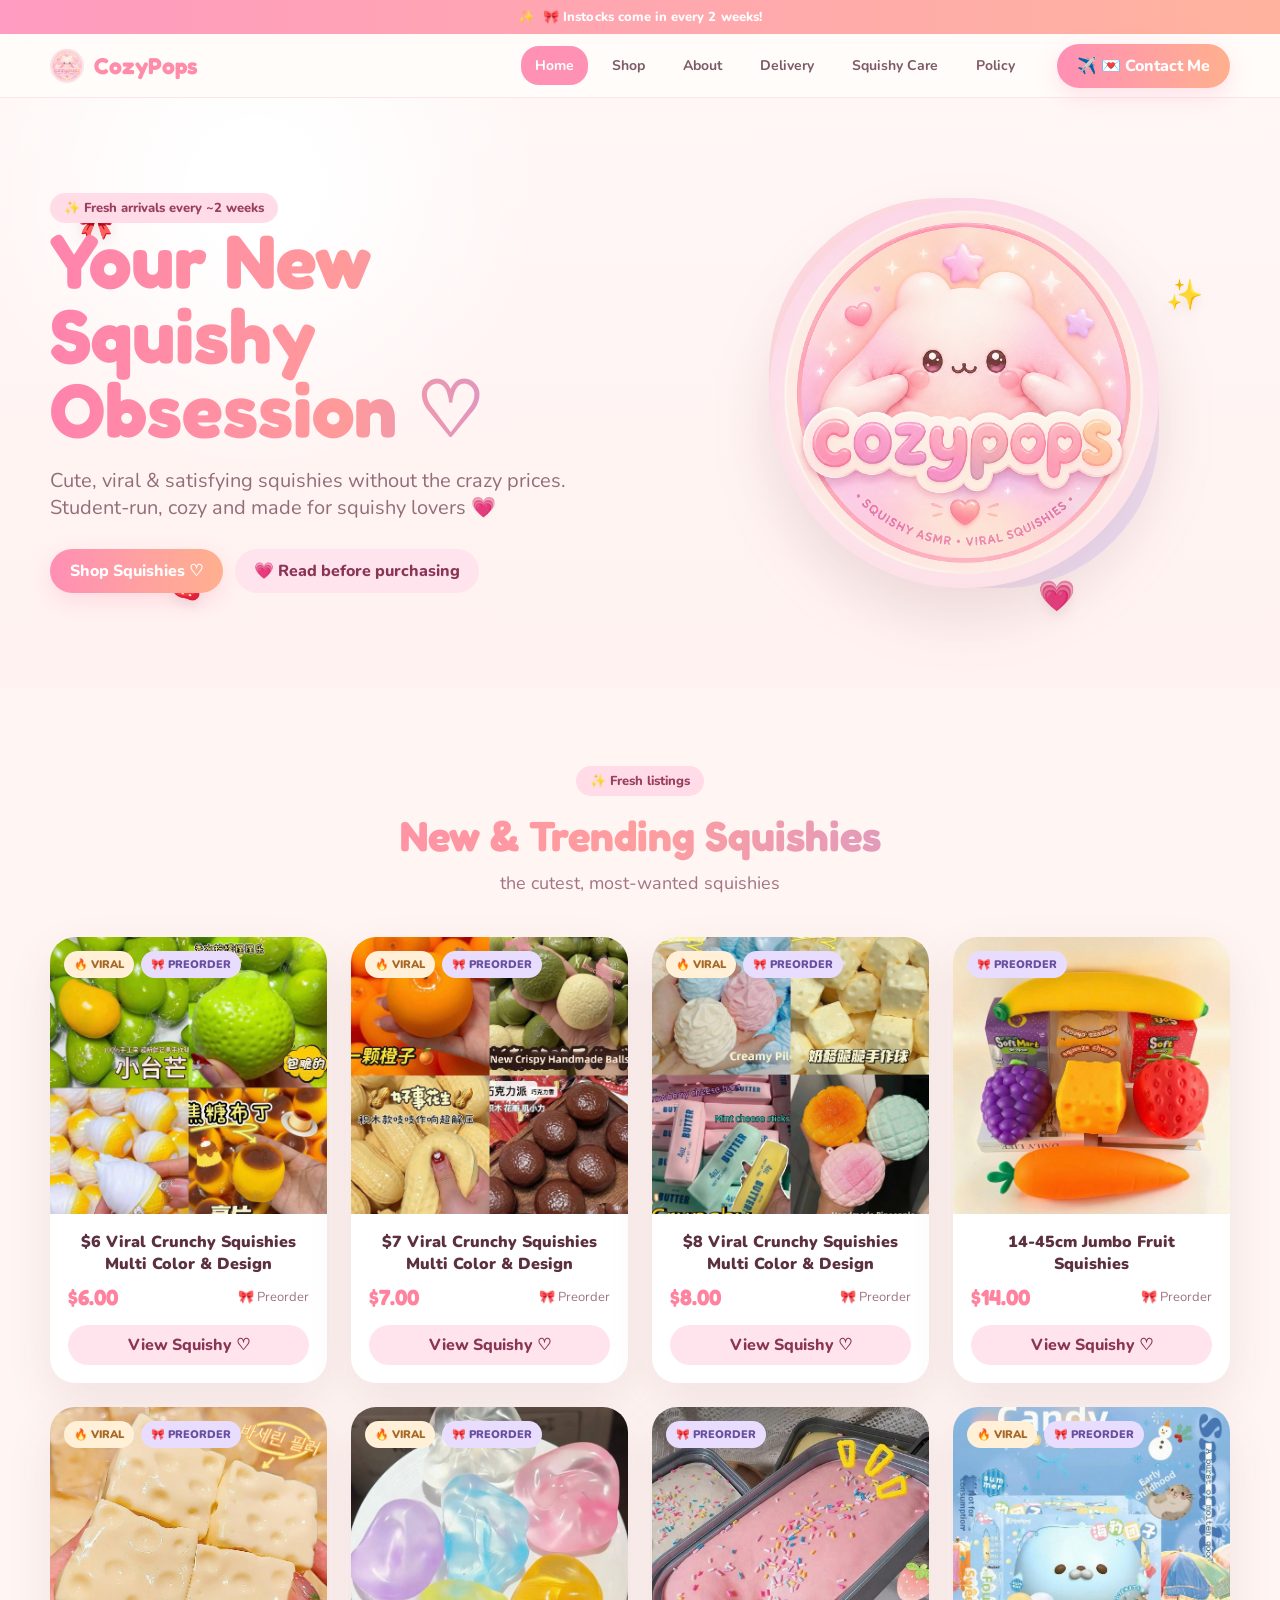
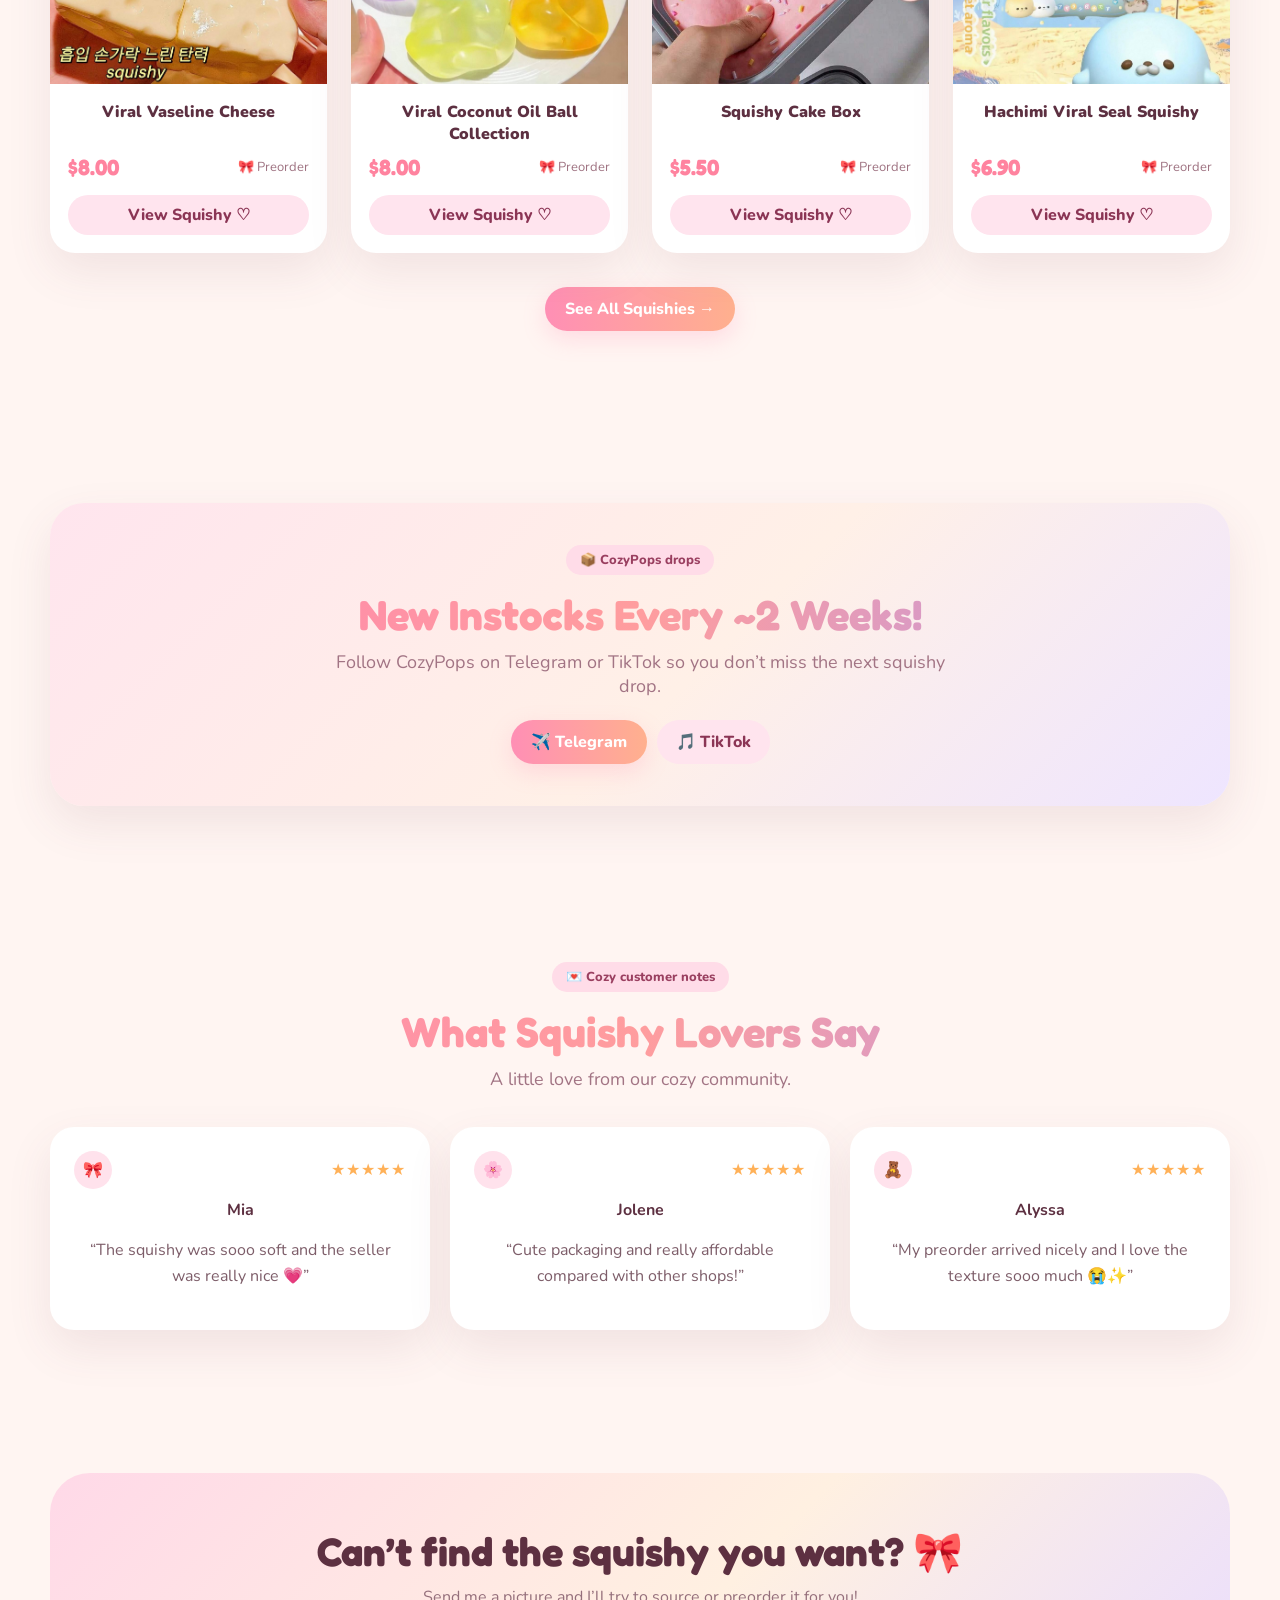
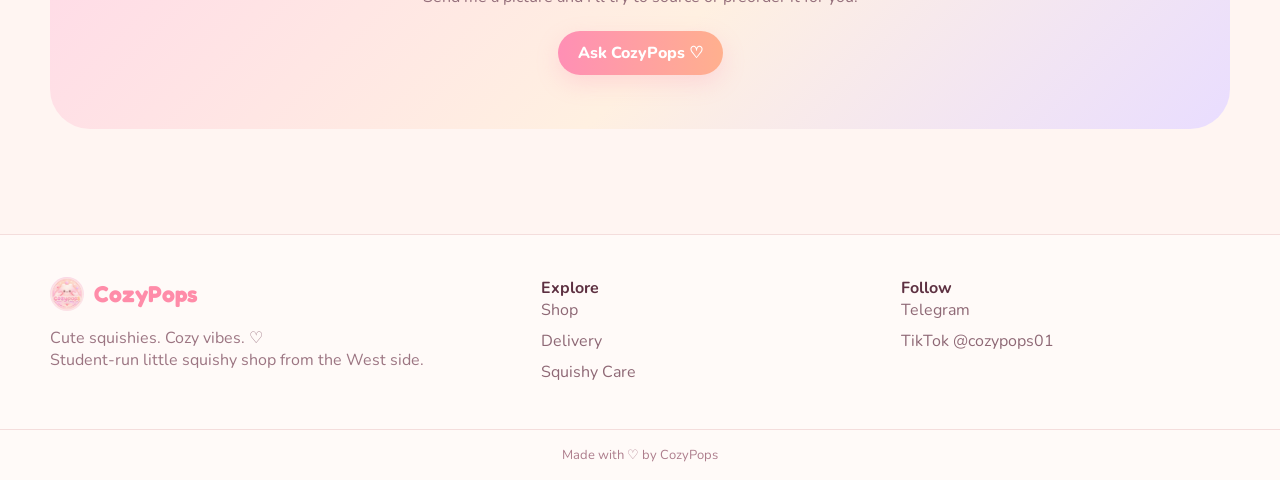
==== commit d5c4e59f: "edited" ====
--- a/index.html
+++ b/index.html
@@ -54,7 +54,7 @@
           </p>
         </div>
       </section>
-      <section class="section-sm">
+      <!-- <section class="section-sm">
         <div class="wrap center">
           <span class="eyebrow">🎀 Browse by vibe</span>
           <h2 class="title">Find Your Favourite</h2>
@@ -75,7 +75,7 @@
             >
           </div>
         </div>
-      </section>
+      </section> -->
       <section class="section">
         <div class="wrap soft-panel center">
           <span class="eyebrow">📦 CozyPops drops</span>
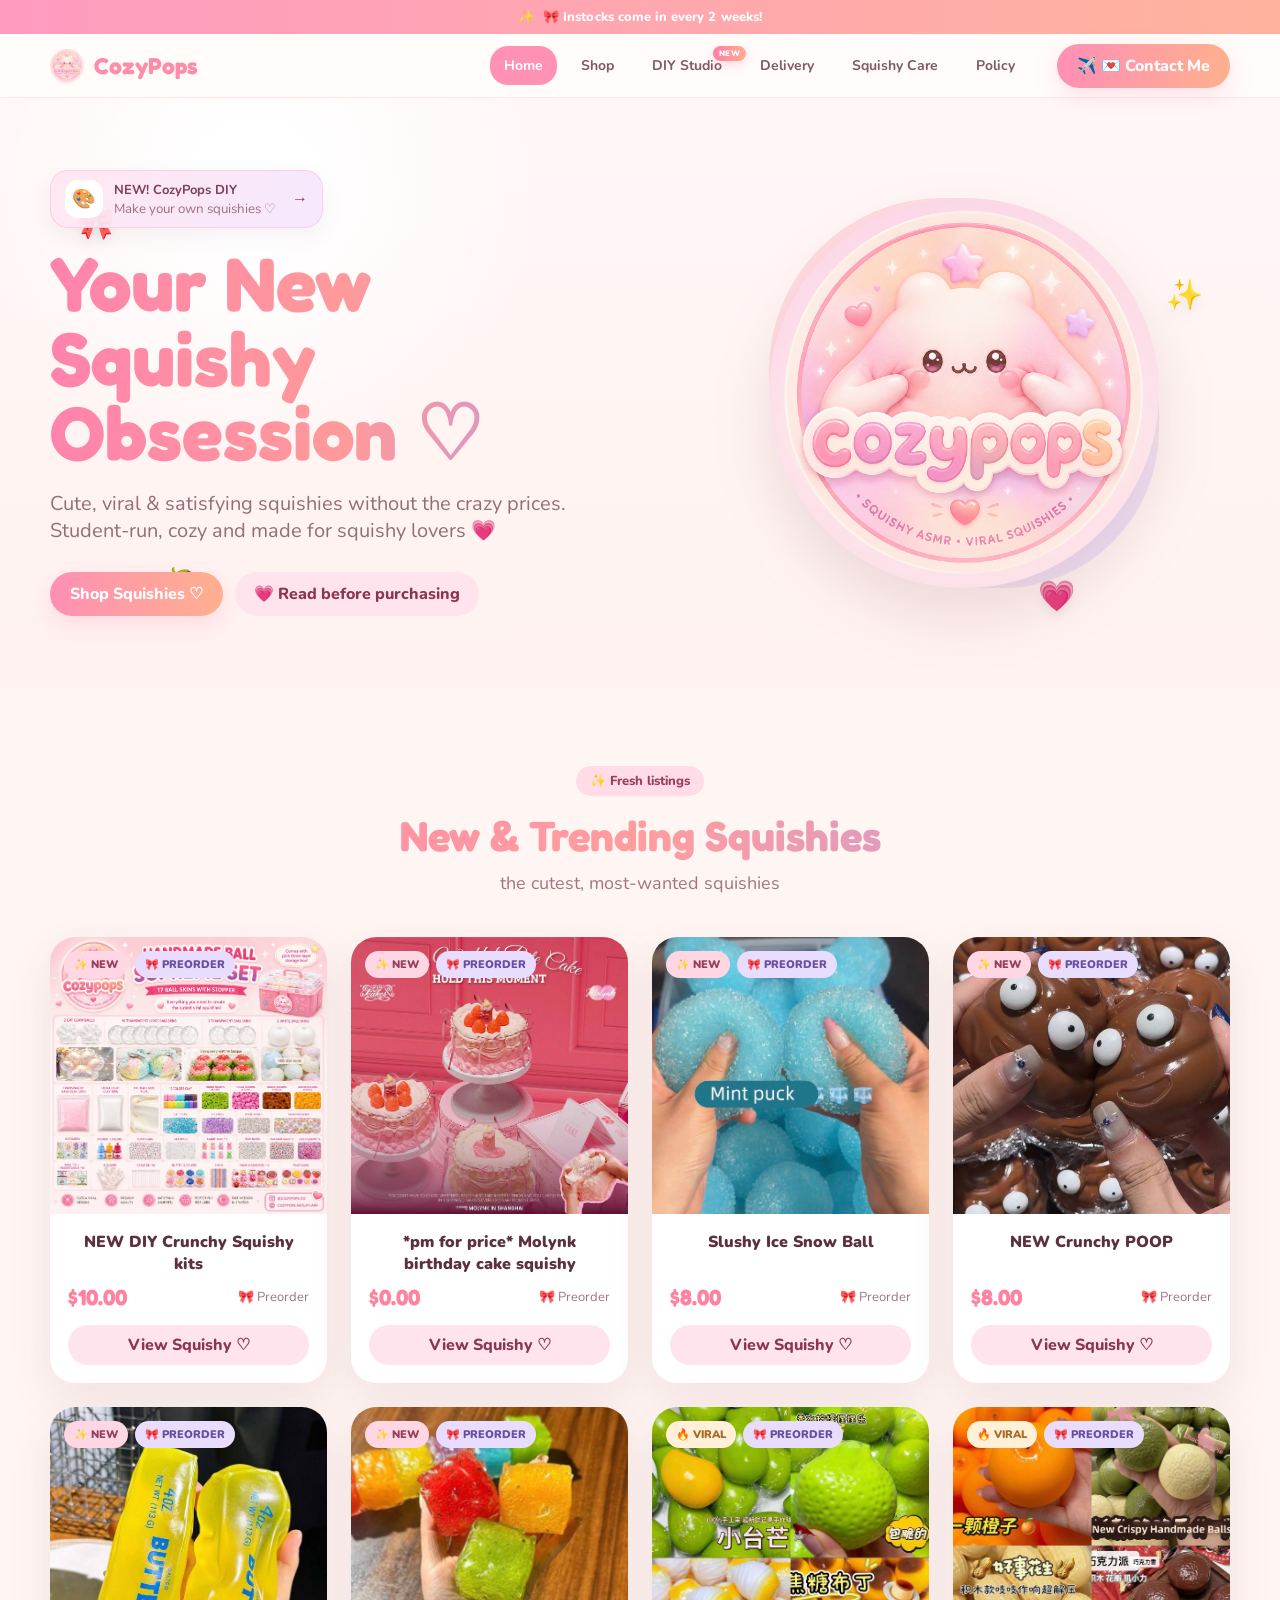
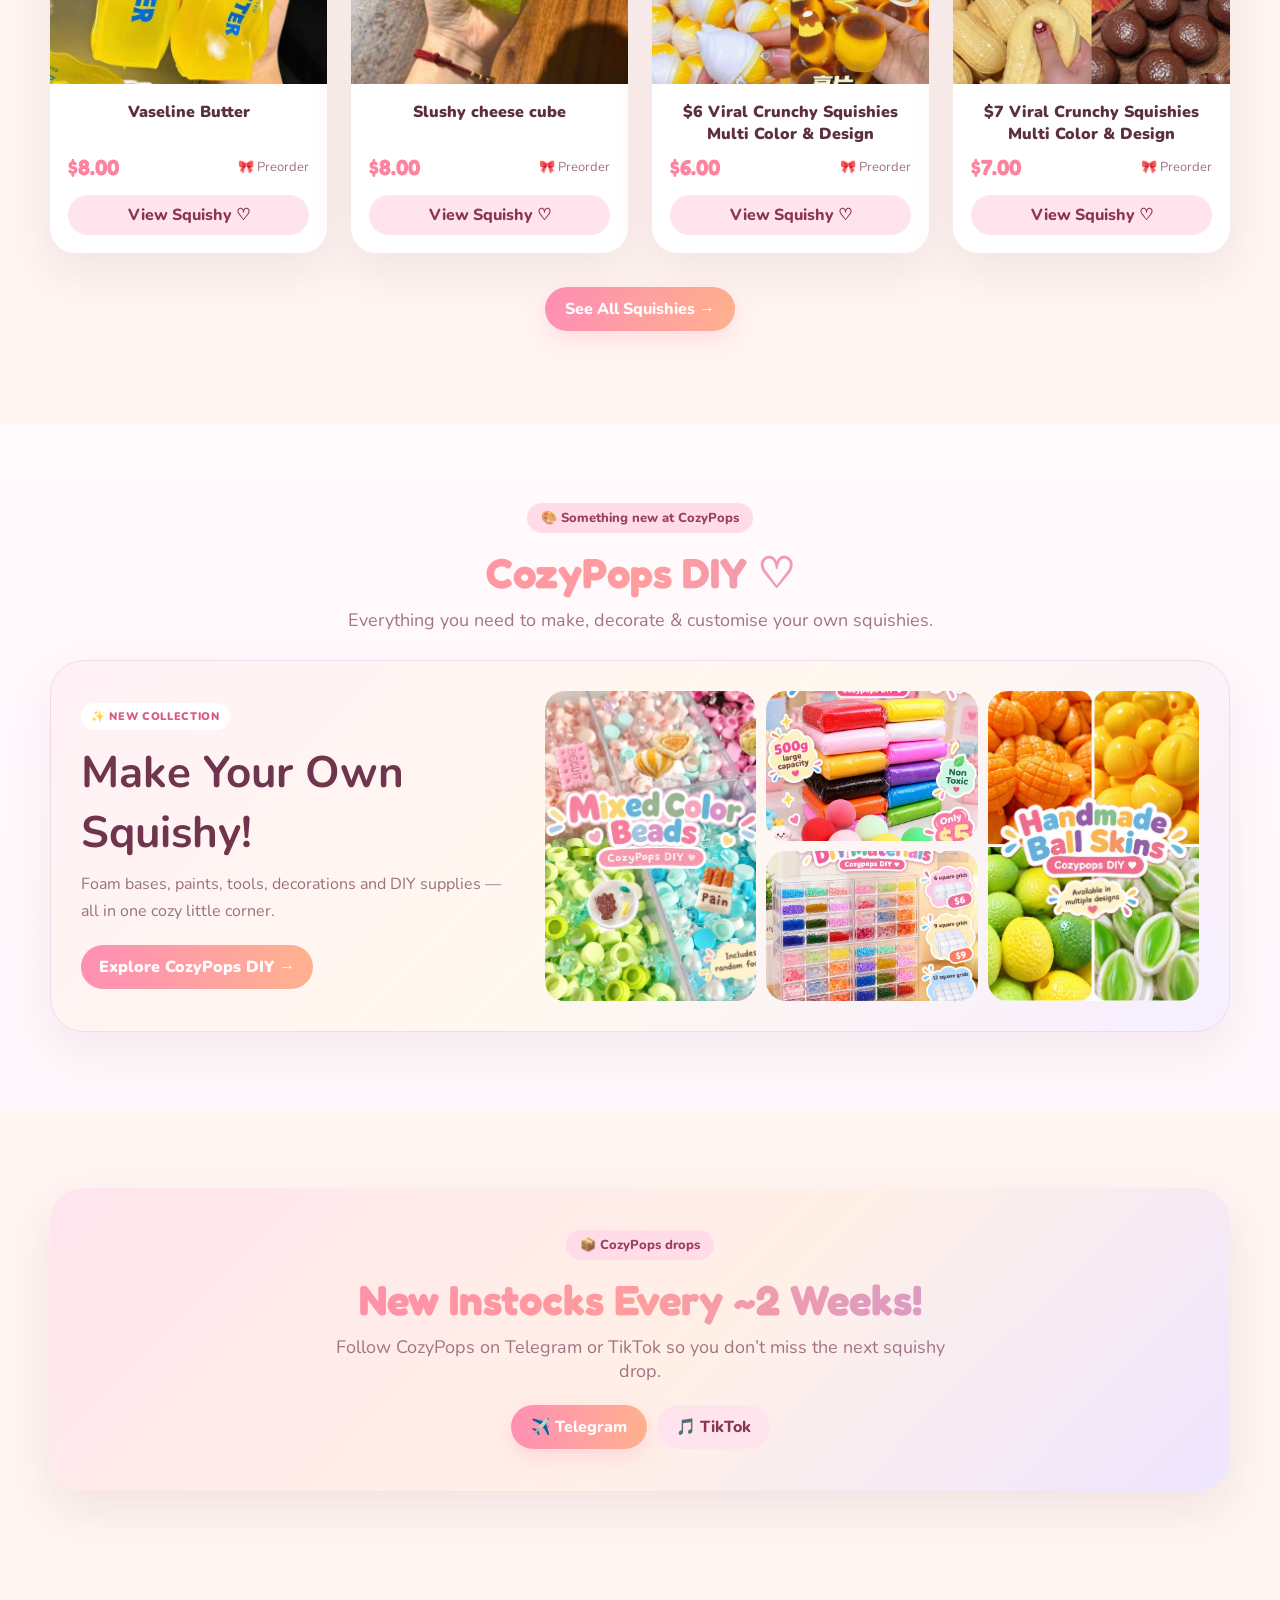
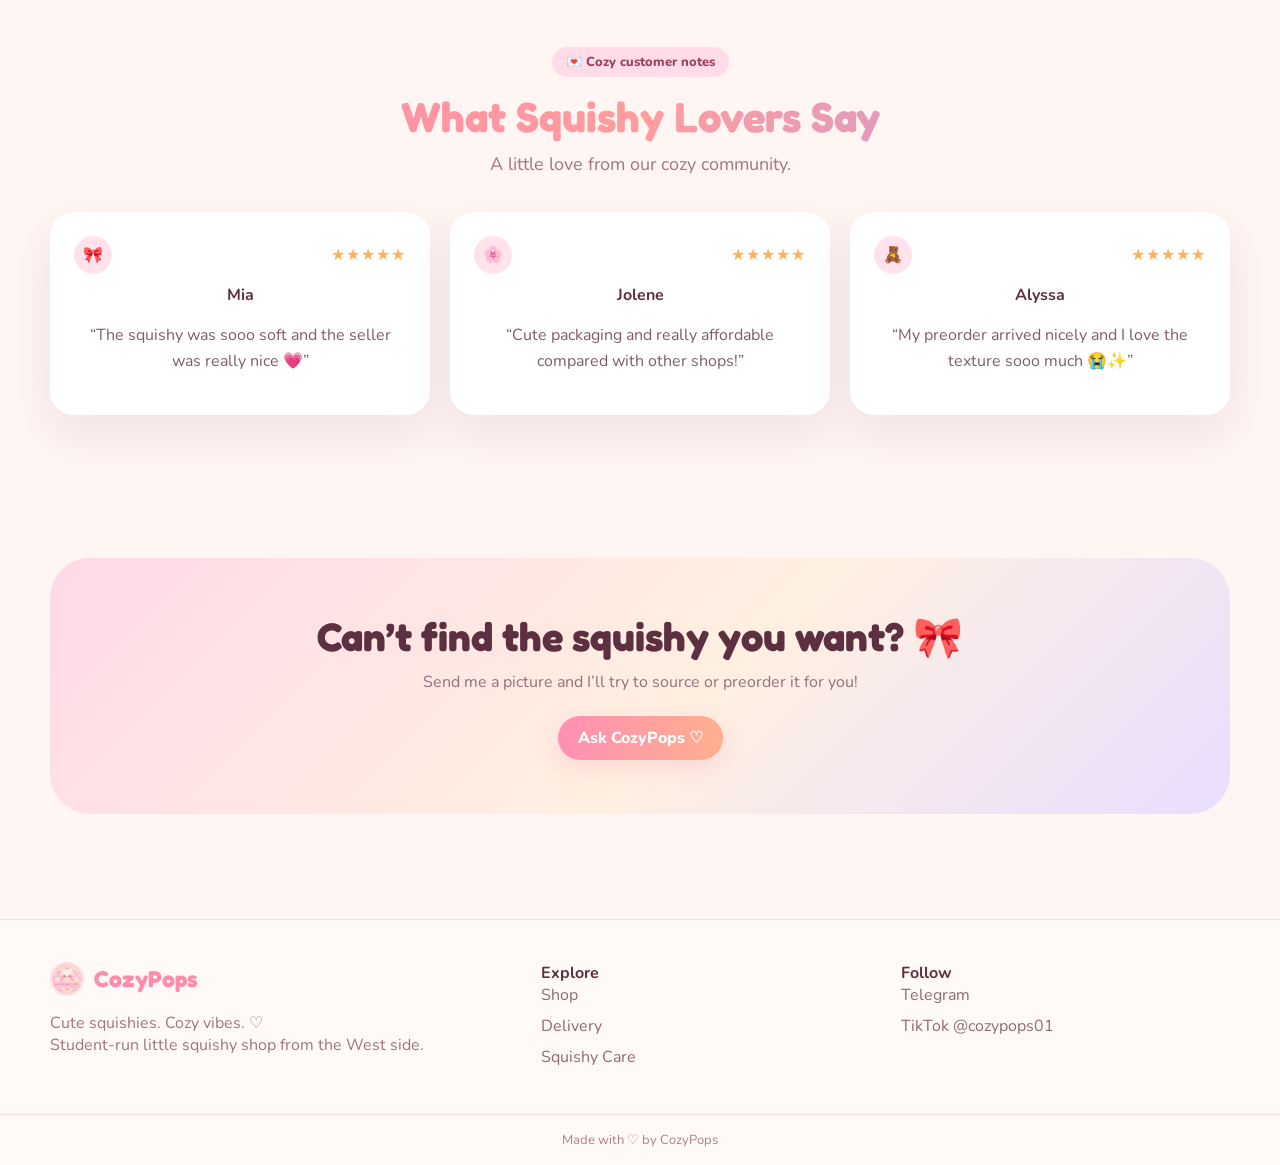
==== commit 38073e2f: "DIY sets" ====
--- a/index.html
+++ b/index.html
@@ -16,7 +16,17 @@
         ><span class="floaty f3">🍓</span><span class="floaty f4">💗</span>
         <div class="wrap hero-inner">
           <div>
-            <span class="eyebrow">✨ Fresh arrivals every ~2 weeks</span>
+            <a class="diy-launch-pill" href="diy.html">
+              <span class="diy-launch-icon">🎨</span>
+
+              <span>
+                <strong>NEW! CozyPops DIY</strong>
+                <small>Make your own squishies ♡</small>
+              </span>
+
+              <span class="diy-launch-arrow">→</span>
+            </a>
+
             <h1>Your New Squishy Obsession ♡</h1>
             <p>
               Cute, viral & satisfying squishies without the crazy prices.
@@ -24,10 +34,7 @@
             </p>
             <div class="hero-actions">
               <a class="btn-primary" href="shop.html">Shop Squishies ♡</a
-              ><a
-                class="btn-soft"
-                href="before-you-buy.html"
-              >
+              ><a class="btn-soft" href="before-you-buy.html">
                 💗 Read before purchasing
               </a>
             </div>
@@ -41,41 +48,97 @@
           </div>
         </div>
       </section>
+      
       <section class="section">
         <div class="wrap center">
           <span class="eyebrow">✨ Fresh listings</span>
           <h2 class="title">New & Trending Squishies</h2>
-          <p class="sub">
-            the cutest, most-wanted squishies
-          </p>
+          <p class="sub">the cutest, most-wanted squishies</p>
           <div class="product-grid" id="featuredProducts"></div>
           <p style="margin-top: 34px">
             <a class="btn-primary" href="shop.html">See All Squishies →</a>
           </p>
         </div>
       </section>
-      <!-- <section class="section-sm">
-        <div class="wrap center">
-          <span class="eyebrow">🎀 Browse by vibe</span>
-          <h2 class="title">Find Your Favourite</h2>
-          <div class="cat-grid">
-            <a class="cat-card" href="shop.html?category=Food%20Squishies"
-              ><span class="cat-emoji">🍰</span
-              ><strong>Food Squishies</strong></a
-            ><a class="cat-card" href="shop.html?category=Animals"
-              ><span class="cat-emoji">🐻</span><strong>Animals</strong></a
-            ><a class="cat-card" href="shop.html?category=Crunchy"
-              ><span class="cat-emoji">🎀</span><strong>Crunchy</strong></a
-            ><a class="cat-card" href="shop.html?category=Mini%20Squishies"
-              ><span class="cat-emoji">🍬</span
-              ><strong>Mini Squishies</strong></a
-            ><a class="cat-card" href="shop.html?category=Jumbo%20Squishies"
-              ><span class="cat-emoji">☁️</span
-              ><strong>Jumbo Squishies</strong></a
-            >
-          </div>
-        </div>
-      </section> -->
+      <section class="section diy-home-section">
+
+  <div class="wrap">
+
+    <div class="diy-home-head center">
+
+      <span class="eyebrow">
+        🎨 Something new at CozyPops
+      </span>
+
+      <h2 class="title">
+        CozyPops DIY ♡
+      </h2>
+
+      <p class="sub">
+        Everything you need to make,
+        decorate & customise your own squishies.
+      </p>
+
+    </div>
+
+
+    <a
+      href="diy.html"
+      class="diy-showcase"
+    >
+
+      <div class="diy-showcase-copy">
+
+        <span class="diy-mini-badge">
+          ✨ NEW COLLECTION
+        </span>
+
+        <h3>
+          Make Your Own Squishy!
+        </h3>
+
+        <p>
+          Foam bases, paints, tools,
+          decorations and DIY supplies —
+          all in one cozy little corner.
+        </p>
+
+        <span class="diy-shop-button">
+          Explore CozyPops DIY →
+        </span>
+
+      </div>
+
+
+      <div class="diy-collage">
+
+        <img
+          src="assets/products/mixed-beads.jpg"
+          alt="DIY Squishy Item"
+        />
+
+        <img
+          src="assets/products/clay.jpg"
+          alt="DIY Squishy Item"
+        />
+
+        <img
+          src="assets/products/storagebox.jpg"
+          alt="DIY Squishy Item"
+        />
+
+        <img
+          src="assets/products/ballskins.jpg"
+          alt="DIY Squishy Item"
+        />
+
+      </div>
+
+    </a>
+
+  </div>
+
+</section>
       <section class="section">
         <div class="wrap soft-panel center">
           <span class="eyebrow">📦 CozyPops drops</span>
@@ -85,9 +148,17 @@
             squishy drop.
           </p>
           <div class="social-btns">
-            <a class="btn-primary" target="_blank" href="https://t.me/ng_999a" class="js-telegram"
+            <a
+              class="btn-primary"
+              target="_blank"
+              href="https://t.me/ng_999a"
+              class="js-telegram"
               >✈️ Telegram</a
-            ><a class="btn-soft" target="_blank" href="https://www.tiktok.com/@cozypops01" class="js-tiktok"
+            ><a
+              class="btn-soft"
+              target="_blank"
+              href="https://www.tiktok.com/@cozypops01"
+              class="js-tiktok"
               >🎵 TikTok</a
             >
           </div>
@@ -107,7 +178,11 @@
           <p>
             Send me a picture and I’ll try to source or preorder it for you!
           </p>
-          <a class="btn-primary" target="_blank" href="https://t.me/ng_999a" class="js-telegram"
+          <a
+            class="btn-primary"
+            target="_blank"
+            href="https://t.me/ng_999a"
+            class="js-telegram"
             >Ask CozyPops ♡</a
           >
         </div>
--- a/css/styles.css
+++ b/css/styles.css
@@ -1,19 +1,1452 @@
-
-@import url('https://fonts.googleapis.com/css2?family=Fredoka:wght@400;500;600;700&family=Nunito:wght@400;500;600;700;800&display=swap');
-:root{--bg:#fff5f2;--panel:#fffaf8;--white:#fff;--pink:#ff8fb5;--pink2:#ff9aa9;--peach:#ffb08e;--lav:#c9a5ea;--ink:#5d3041;--muted:#a77988;--line:#f8ddd9;--mint:#e7f6ee;--mintink:#3f8d70;--shadow:0 18px 45px rgba(120,65,84,.10);--radius:28px}
-*{box-sizing:border-box}html{scroll-behavior:smooth}body{margin:0;background:var(--bg);color:var(--ink);font-family:'Nunito',sans-serif;overflow-x:hidden}a{color:inherit;text-decoration:none}button,input,select,textarea{font:inherit}img{max-width:100%;display:block}.wrap{width:min(1180px,calc(100% - 36px));margin:auto}.section{padding:78px 0}.section-sm{padding:52px 0}.center{text-align:center}.muted{color:var(--muted)}
-.announcement{height:34px;background:linear-gradient(90deg,#ff9bc0,#ffb39e);color:#fff;display:flex;align-items:center;justify-content:center;font-weight:800;font-size:13px;letter-spacing:.1px}.announcement .spark{display:inline-block;animation:twinkle 1.5s ease-in-out infinite;margin-right:9px}@keyframes twinkle{50%{transform:scale(1.35) rotate(12deg);opacity:.65}}
-header{height:64px;background:rgba(255,252,250,.92);backdrop-filter:blur(12px);position:sticky;top:0;z-index:30;border-bottom:1px solid rgba(247,219,218,.65)}.nav{height:100%;display:flex;align-items:center;gap:28px}.brand{display:flex;align-items:center;gap:10px;font-family:'Fredoka';font-size:23px;font-weight:700;color:#ff8ca9;margin-right:auto}.brand img{width:34px;height:34px;border-radius:50%;object-fit:cover}.navlinks{display:flex;align-items:center;gap:10px}.navlinks a{padding:10px 14px;border-radius:18px;font-weight:700;color:#7d5b66;font-size:14px;transition:.2s}.navlinks a:hover,.navlinks a.active{background:#ff91b4;color:white}.telegram-btn,.btn-primary{border:none;display:inline-flex;align-items:center;justify-content:center;gap:8px;padding:11px 20px;border-radius:999px;color:#fff;background:linear-gradient(90deg,var(--pink),var(--peach));font-weight:800;box-shadow:0 8px 22px rgba(255,143,181,.25);cursor:pointer;transition:.2s}.telegram-btn:hover,.btn-primary:hover{transform:translateY(-2px);box-shadow:0 12px 28px rgba(255,143,181,.34)}.btn-soft{display:inline-flex;justify-content:center;align-items:center;gap:7px;padding:11px 19px;border-radius:999px;background:#ffe4ee;color:#8b3555;font-weight:800;border:0;cursor:pointer;transition:.2s}.btn-soft:hover{background:#ffd3e2;transform:translateY(-1px)}.menu-btn{display:none;border:0;background:#ffe5ee;width:42px;height:42px;border-radius:14px;color:#7d4158;font-size:21px}
-.hero{min-height:590px;display:grid;place-items:center;position:relative;overflow:hidden;background:radial-gradient(circle at 20% 15%,#fff 0 5%,transparent 25%),linear-gradient(180deg,#fff7f6,#fff2f0)}.hero-inner{display:grid;grid-template-columns:1.05fr .95fr;align-items:center;gap:58px;position:relative;z-index:2}.hero h1{font-family:'Fredoka';font-size:clamp(46px,6vw,76px);line-height:.98;margin:0 0 20px;background:linear-gradient(90deg,#ff83ad,#ff9a9a,#bd92e7);-webkit-background-clip:text;background-clip:text;color:transparent}.hero p{font-size:20px;color:#936d7a;max-width:580px;margin:0 0 28px}.hero-actions{display:flex;gap:12px;flex-wrap:wrap}.hero-card{position:relative;display:flex;justify-content:center;align-items:center}.hero-card:before{content:'';position:absolute;width:390px;height:390px;border-radius:46% 54% 42% 58%;background:linear-gradient(135deg,#ffd5e4,#ffebda 55%,#e7dbff);animation:blob 8s ease-in-out infinite}.hero-logo{width:min(390px,82vw);position:relative;z-index:1;border-radius:50%;filter:drop-shadow(0 28px 28px rgba(148,79,101,.16));animation:float 4s ease-in-out infinite}.floaty{position:absolute;font-size:30px;z-index:1;filter:drop-shadow(0 6px 6px rgba(137,83,101,.12));animation:drift 5s ease-in-out infinite}.f1{left:6%;top:18%}.f2{right:6%;top:30%;animation-delay:-1s}.f3{left:13%;bottom:14%;animation-delay:-2s}.f4{right:16%;bottom:12%;animation-delay:-3s}@keyframes float{50%{transform:translateY(-13px) rotate(1deg)}}@keyframes drift{50%{transform:translateY(-18px) rotate(12deg)}}@keyframes blob{50%{transform:rotate(8deg) scale(1.04);border-radius:56% 44% 58% 42%}}
-.eyebrow{display:inline-flex;gap:7px;align-items:center;padding:6px 14px;border-radius:999px;background:#ffdce8;color:#9a3f60;font-weight:800;font-size:13px}.title{font-family:'Fredoka';font-size:42px;margin:14px 0 10px;background:linear-gradient(90deg,#ff86af,#ff9d9e,#b998e5);-webkit-background-clip:text;background-clip:text;color:transparent}.sub{font-size:18px;color:#a27484;margin:0 auto;max-width:650px}
-.product-grid{display:grid;grid-template-columns:repeat(4,1fr);gap:24px;margin-top:42px}.product-card{background:white;border-radius:25px;overflow:hidden;box-shadow:var(--shadow);transition:.28s;position:relative}.product-card:hover{transform:translateY(-7px);box-shadow:0 24px 50px rgba(120,65,84,.15)}.product-media{aspect-ratio:1/1;position:relative;overflow:hidden;background:#ffeef2}.product-media img{width:100%;height:100%;object-fit:cover;transition:.35s}.product-card:hover .product-media img{transform:scale(1.045)}.badges{position:absolute;left:14px;top:14px;display:flex;gap:7px;flex-wrap:wrap}.badge{font-size:11px;font-weight:900;text-transform:uppercase;padding:6px 10px;border-radius:999px;background:#ffd6e4;color:#963c5d}.badge.viral{background:#fff0d7;color:#a76826}.badge.preorder{background:#e8ddff;color:#684e9e}.badge.sold{background:#eee;color:#777}.card-body{padding:17px 18px 18px}.product-name{font-weight:900;font-size:16px;min-height:44px}.price-row{display:flex;align-items:center;justify-content:space-between;gap:10px;margin:9px 0 15px}.price{font-family:'Fredoka';font-size:22px;font-weight:700;color:#ff839f}.stock{font-size:13px;color:#9f7382}.stock.low{color:#c0663e}.stock.ok{color:#7c7180}.card-body .btn-soft{width:100%;padding:9px}.stars{color:#ffb158;letter-spacing:1px}.rating{font-size:12px;color:#a57483;margin-top:8px}
-.cat-grid{display:grid;grid-template-columns:repeat(5,1fr);gap:16px;margin-top:34px}.cat-card{background:#fff;border-radius:22px;padding:24px 12px;text-align:center;box-shadow:var(--shadow);transition:.2s}.cat-card:hover{transform:translateY(-4px)}.cat-emoji{font-size:38px;display:block;margin-bottom:10px;animation:bob 3s ease-in-out infinite}.cat-card:nth-child(even) .cat-emoji{animation-delay:-1.4s}@keyframes bob{50%{transform:translateY(-7px) rotate(6deg)}}
-.soft-panel{background:linear-gradient(135deg,#ffe5ee,#fff0e7 55%,#eee5ff);border-radius:34px;padding:42px;box-shadow:var(--shadow)}.three-col{display:grid;grid-template-columns:repeat(3,1fr);gap:20px}.info-card{background:rgba(255,255,255,.8);border-radius:24px;padding:28px;text-align:center}.info-card .icon{font-size:36px;margin-bottom:9px}.info-card h3{font-family:'Fredoka';margin:0 0 8px;font-size:22px}.review-grid{display:grid;grid-template-columns:repeat(3,1fr);gap:20px;margin-top:36px}.review-card{background:#fff;border-radius:24px;padding:24px;box-shadow:var(--shadow)}.review-card p{color:#7d5d69;line-height:1.65}.review-head{display:flex;align-items:center;justify-content:space-between;margin-bottom:10px}.avatar{width:38px;height:38px;border-radius:50%;display:grid;place-items:center;background:#ffe2ec}.cta{padding:65px 0}.cta-inner{text-align:center;background:linear-gradient(135deg,#ffd9e8,#fff0e1 55%,#e9ddff);border-radius:40px;padding:54px 24px;position:relative;overflow:hidden}.cta-inner h2{font-family:'Fredoka';font-size:40px;margin:0 0 10px}.cta-inner p{color:#956f7b;margin:0 0 23px}
-.page-head{padding:62px 0 28px;text-align:center}.page-head h1{font-family:'Fredoka';font-size:50px;margin:10px 0;background:linear-gradient(90deg,#ff86af,#ff9d9e,#b998e5);-webkit-background-clip:text;background-clip:text;color:transparent}.filters{background:#fff;border-radius:24px;padding:20px;box-shadow:var(--shadow);display:grid;grid-template-columns:2fr 1fr 1fr;gap:12px;align-items:center}.searchbox,.select{width:100%;border:1px solid #f2d7d7;background:#fff9f8;border-radius:15px;padding:12px 14px;color:#704758;outline:none}.chip-row{display:flex;gap:8px;flex-wrap:wrap;margin:18px 0 0}.chip{border:0;background:#ffe6ee;color:#8d4b63;padding:9px 14px;border-radius:999px;font-weight:800;cursor:pointer}.chip.active{background:linear-gradient(90deg,#ff90b4,#ffad93);color:white}.result-count{margin:24px 0 -12px;color:#a37684;font-size:14px}
-.product-detail{display:grid;grid-template-columns:1fr 1fr;gap:46px;align-items:start;padding:70px 0}.gallery-main{background:#fff;border-radius:30px;overflow:hidden;aspect-ratio:1/1;box-shadow:var(--shadow)}.gallery-main img{width:100%;height:100%;object-fit:cover}.thumbs{display:flex;gap:12px;margin-top:14px}.thumb{width:76px;height:76px;border-radius:20px;border:3px solid transparent;overflow:hidden;background:#fff;cursor:pointer;padding:0}.thumb.active{border-color:#ff8fb5}.thumb img{width:100%;height:100%;object-fit:cover}.back{display:inline-flex;align-items:center;gap:7px;color:#a56f80;font-weight:700;margin-bottom:20px}.detail-meta h1{font-family:'Fredoka';font-size:43px;margin:12px 0}.big-price{font-family:'Fredoka';font-size:30px;color:#ff839f;font-weight:700}.pill-stock{display:inline-block;margin-left:10px;padding:7px 13px;border-radius:999px;background:var(--mint);color:var(--mintink);font-size:12px;font-weight:800}.detail-desc{font-size:17px;color:#98717f;line-height:1.7}.order-box{margin-top:26px;border-radius:25px;padding:25px;background:linear-gradient(135deg,#ffdfe9,#f5e8ff);}.order-box h3{margin:0 0 6px}.order-box p{margin:0 0 16px;color:#a06479}.detail-facts{display:flex;gap:10px;flex-wrap:wrap;margin-top:18px}.fact{padding:8px 12px;border-radius:12px;background:#fff;border:1px solid #f1d9dc;color:#8a6572;font-size:13px}
-.review-section{padding:10px 0 70px}.review-layout{display:grid;grid-template-columns:.8fr 1.2fr;gap:30px}.rating-panel,.review-form{background:#fff;border-radius:26px;padding:28px;box-shadow:var(--shadow)}.rating-number{font-family:'Fredoka';font-size:58px;color:#ff8da9}.review-list{margin-top:24px;display:grid;gap:13px}.review-item{background:#fff9f8;border-radius:18px;padding:16px}.review-item strong{display:block}.review-form input,.review-form textarea{width:100%;margin:7px 0 12px;border:1px solid #efd7da;border-radius:14px;padding:12px;background:#fffafa;outline:none}.review-form textarea{min-height:100px;resize:vertical}.star-input{display:flex;gap:5px;margin:8px 0 14px}.star-input button{border:0;background:none;font-size:26px;color:#ddd;cursor:pointer;padding:0}.star-input button.on{color:#ffb158}
-.content-card{background:#fff;border-radius:30px;padding:38px;box-shadow:var(--shadow);line-height:1.75;color:#815e6b}.content-card h2,.content-card h3{font-family:'Fredoka';color:#633449}.split{display:grid;grid-template-columns:1fr 1fr;gap:26px}.care-list{display:grid;gap:14px}.care-item{background:#fff;border-radius:20px;padding:18px;display:flex;align-items:flex-start;gap:14px;box-shadow:var(--shadow)}.care-item .care-icon{font-size:28px}.contact-card{text-align:center}.social-btns{display:flex;gap:10px;justify-content:center;flex-wrap:wrap;margin-top:22px}
-footer{background:#fffaf8;border-top:1px solid #f4dddc;margin-top:40px}.footer{padding:42px 0;display:grid;grid-template-columns:1.4fr 1fr 1fr;gap:30px}.foot-brand p{color:#9c7582}.foot-links{display:grid;gap:9px;color:#8e6875}.copy{border-top:1px solid #f4dddc;padding:16px;text-align:center;color:#ad7d8c;font-size:13px}
-.reveal{opacity:0;transform:translateY(20px);transition:.55s}.reveal.visible{opacity:1;transform:none}.empty{padding:50px;text-align:center;color:#a47786;background:#fff;border-radius:24px;grid-column:1/-1}.toast{position:fixed;right:22px;bottom:22px;background:#6b3448;color:#fff;padding:13px 18px;border-radius:16px;box-shadow:var(--shadow);opacity:0;transform:translateY(10px);pointer-events:none;transition:.25s;z-index:50}.toast.show{opacity:1;transform:none}
-@media(max-width:950px){.navlinks{position:fixed;left:18px;right:18px;top:104px;background:#fff;border-radius:22px;padding:14px;box-shadow:var(--shadow);display:none;flex-direction:column;align-items:stretch}.navlinks.open{display:flex}.navlinks a{text-align:center}.menu-btn{display:block}.nav>.telegram-btn{display:none}.hero-inner,.product-detail,.review-layout,.split{grid-template-columns:1fr}.hero{padding:55px 0}.hero-inner{text-align:center}.hero p{margin-left:auto;margin-right:auto}.hero-actions{justify-content:center}.hero-card{order:-1}.hero-logo{width:300px}.product-grid{grid-template-columns:repeat(2,1fr)}.cat-grid{grid-template-columns:repeat(3,1fr)}.three-col,.review-grid{grid-template-columns:1fr}.filters{grid-template-columns:1fr}.footer{grid-template-columns:1fr 1fr}.detail-meta h1{font-size:37px}}
-@media(max-width:580px){.wrap{width:min(100% - 24px,1180px)}.section{padding:54px 0}.title{font-size:34px}.hero h1{font-size:48px}.hero p{font-size:17px}.product-grid{gap:13px}.card-body{padding:14px}.product-name{font-size:14px}.price{font-size:19px}.stock{font-size:11px}.cat-grid{grid-template-columns:repeat(2,1fr)}.soft-panel{padding:24px 15px}.page-head h1{font-size:40px}.product-detail{padding:38px 0;gap:26px}.thumb{width:62px;height:62px;border-radius:15px}.detail-meta h1{font-size:34px}.footer{grid-template-columns:1fr}.announcement{font-size:11px}.brand{font-size:20px}.brand img{width:31px;height:31px}}
+@import url("https://fonts.googleapis.com/css2?family=Fredoka:wght@400;500;600;700&family=Nunito:wght@400;500;600;700;800&display=swap");
+:root {
+  --bg: #fff5f2;
+  --panel: #fffaf8;
+  --white: #fff;
+  --pink: #ff8fb5;
+  --pink2: #ff9aa9;
+  --peach: #ffb08e;
+  --lav: #c9a5ea;
+  --ink: #5d3041;
+  --muted: #a77988;
+  --line: #f8ddd9;
+  --mint: #e7f6ee;
+  --mintink: #3f8d70;
+  --shadow: 0 18px 45px rgba(120, 65, 84, 0.1);
+  --radius: 28px;
+}
+* {
+  box-sizing: border-box;
+}
+html {
+  scroll-behavior: smooth;
+}
+body {
+  margin: 0;
+  background: var(--bg);
+  color: var(--ink);
+  font-family: "Nunito", sans-serif;
+  overflow-x: hidden;
+}
+a {
+  color: inherit;
+  text-decoration: none;
+}
+button,
+input,
+select,
+textarea {
+  font: inherit;
+}
+img {
+  max-width: 100%;
+  display: block;
+}
+.wrap {
+  width: min(1180px, calc(100% - 36px));
+  margin: auto;
+}
+.section {
+  padding: 78px 0;
+}
+.section-sm {
+  padding: 52px 0;
+}
+.center {
+  text-align: center;
+}
+.muted {
+  color: var(--muted);
+}
+.announcement {
+  height: 34px;
+  background: linear-gradient(90deg, #ff9bc0, #ffb39e);
+  color: #fff;
+  display: flex;
+  align-items: center;
+  justify-content: center;
+  font-weight: 800;
+  font-size: 13px;
+  letter-spacing: 0.1px;
+}
+.announcement .spark {
+  display: inline-block;
+  animation: twinkle 1.5s ease-in-out infinite;
+  margin-right: 9px;
+}
+@keyframes twinkle {
+  50% {
+    transform: scale(1.35) rotate(12deg);
+    opacity: 0.65;
+  }
+}
+header {
+  height: 64px;
+  background: rgba(255, 252, 250, 0.92);
+  backdrop-filter: blur(12px);
+  position: sticky;
+  top: 0;
+  z-index: 30;
+  border-bottom: 1px solid rgba(247, 219, 218, 0.65);
+}
+.nav {
+  height: 100%;
+  display: flex;
+  align-items: center;
+  gap: 28px;
+}
+.brand {
+  display: flex;
+  align-items: center;
+  gap: 10px;
+  font-family: "Fredoka";
+  font-size: 23px;
+  font-weight: 700;
+  color: #ff8ca9;
+  margin-right: auto;
+}
+.brand img {
+  width: 34px;
+  height: 34px;
+  border-radius: 50%;
+  object-fit: cover;
+}
+.navlinks {
+  display: flex;
+  align-items: center;
+  gap: 10px;
+}
+.navlinks a {
+  padding: 10px 14px;
+  border-radius: 18px;
+  font-weight: 700;
+  color: #7d5b66;
+  font-size: 14px;
+  transition: 0.2s;
+}
+.navlinks a:hover,
+.navlinks a.active {
+  background: #ff91b4;
+  color: white;
+}
+.navlinks a {
+  position: relative;
+}
+
+.nav-new-badge {
+  position: absolute;
+  top: 0px;
+  right: -10px;
+
+  padding: 2px 6px;
+
+  border-radius: 999px;
+
+  background: linear-gradient(
+    90deg,
+    #ff7ca7,
+    #ffad8f
+  );
+
+  color: white;
+
+  font-size: 8px;
+  font-weight: 900;
+
+  letter-spacing: 0.04em;
+
+  animation: diyBadgeBounce 1.4s ease-in-out infinite;
+
+  box-shadow:
+    0 4px 10px rgba(255, 124, 167, 0.28);
+}
+
+@keyframes diyBadgeBounce {
+  0%,
+  100% {
+    transform: translateY(0) rotate(-3deg);
+  }
+
+  50% {
+    transform: translateY(-4px) rotate(3deg);
+  }
+}
+.telegram-btn,
+.btn-primary {
+  border: none;
+  display: inline-flex;
+  align-items: center;
+  justify-content: center;
+  gap: 8px;
+  padding: 11px 20px;
+  border-radius: 999px;
+  color: #fff;
+  background: linear-gradient(90deg, var(--pink), var(--peach));
+  font-weight: 800;
+  box-shadow: 0 8px 22px rgba(255, 143, 181, 0.25);
+  cursor: pointer;
+  transition: 0.2s;
+}
+.telegram-btn:hover,
+.btn-primary:hover {
+  transform: translateY(-2px);
+  box-shadow: 0 12px 28px rgba(255, 143, 181, 0.34);
+}
+.btn-soft {
+  display: inline-flex;
+  justify-content: center;
+  align-items: center;
+  gap: 7px;
+  padding: 11px 19px;
+  border-radius: 999px;
+  background: #ffe4ee;
+  color: #8b3555;
+  font-weight: 800;
+  border: 0;
+  cursor: pointer;
+  transition: 0.2s;
+}
+.btn-soft:hover {
+  background: #ffd3e2;
+  transform: translateY(-1px);
+}
+.menu-btn {
+  display: none;
+  border: 0;
+  background: #ffe5ee;
+  width: 42px;
+  height: 42px;
+  border-radius: 14px;
+  color: #7d4158;
+  font-size: 21px;
+}
+.hero {
+  min-height: 590px;
+  display: grid;
+  place-items: center;
+  position: relative;
+  overflow: hidden;
+  background:
+    radial-gradient(circle at 20% 15%, #fff 0 5%, transparent 25%),
+    linear-gradient(180deg, #fff7f6, #fff2f0);
+}
+.hero-inner {
+  display: grid;
+  grid-template-columns: 1.05fr 0.95fr;
+  align-items: center;
+  gap: 58px;
+  position: relative;
+  z-index: 2;
+}
+.diy-launch-pill {
+  display: inline-flex;
+  align-items: center;
+
+  gap: 11px;
+
+  margin-bottom: 18px;
+
+  padding: 9px 14px;
+
+  border:
+    1px solid rgba(255, 143, 181, 0.28);
+
+  border-radius: 18px;
+
+  background:
+    linear-gradient(
+      135deg,
+      rgba(255, 231, 240, 0.95),
+      rgba(245, 231, 255, 0.95)
+    );
+
+  color: #7b4058;
+
+  text-decoration: none;
+
+  box-shadow:
+    0 8px 22px rgba(132, 69, 94, 0.08);
+
+  animation:
+    diyLaunchFloat 2.4s ease-in-out infinite;
+
+  transition: 0.2s ease;
+}
+
+.diy-launch-pill:hover {
+  transform:
+    translateY(-3px)
+    scale(1.02);
+}
+
+.diy-launch-icon {
+  display: grid;
+  place-items: center;
+
+  width: 38px;
+  height: 38px;
+
+  border-radius: 13px;
+
+  background: white;
+
+  font-size: 19px;
+}
+
+.diy-launch-pill strong {
+  display: block;
+
+  font-size: 13px;
+}
+
+.diy-launch-pill small {
+  display: block;
+
+  margin-top: 1px;
+
+  color: #a06e81;
+}
+
+.diy-launch-arrow {
+  margin-left: 5px;
+
+  font-weight: 900;
+}
+
+@keyframes diyLaunchFloat {
+  0%,
+  100% {
+    transform: translateY(0);
+  }
+
+  50% {
+    transform: translateY(-5px);
+  }
+}
+.hero h1 {
+  font-family: "Fredoka";
+  font-size: clamp(46px, 6vw, 76px);
+  line-height: 0.98;
+  margin: 0 0 20px;
+  background: linear-gradient(90deg, #ff83ad, #ff9a9a, #bd92e7);
+  -webkit-background-clip: text;
+  background-clip: text;
+  color: transparent;
+}
+.hero p {
+  font-size: 20px;
+  color: #936d7a;
+  max-width: 580px;
+  margin: 0 0 28px;
+}
+.hero-actions {
+  display: flex;
+  gap: 12px;
+  flex-wrap: wrap;
+}
+.hero-card {
+  position: relative;
+  display: flex;
+  justify-content: center;
+  align-items: center;
+}
+.hero-card:before {
+  content: "";
+  position: absolute;
+  width: 390px;
+  height: 390px;
+  border-radius: 46% 54% 42% 58%;
+  background: linear-gradient(135deg, #ffd5e4, #ffebda 55%, #e7dbff);
+  animation: blob 8s ease-in-out infinite;
+}
+.hero-logo {
+  width: min(390px, 82vw);
+  position: relative;
+  z-index: 1;
+  border-radius: 50%;
+  filter: drop-shadow(0 28px 28px rgba(148, 79, 101, 0.16));
+  animation: float 4s ease-in-out infinite;
+}
+.floaty {
+  position: absolute;
+  font-size: 30px;
+  z-index: 1;
+  filter: drop-shadow(0 6px 6px rgba(137, 83, 101, 0.12));
+  animation: drift 5s ease-in-out infinite;
+}
+.f1 {
+  left: 6%;
+  top: 18%;
+}
+.f2 {
+  right: 6%;
+  top: 30%;
+  animation-delay: -1s;
+}
+.f3 {
+  left: 13%;
+  bottom: 14%;
+  animation-delay: -2s;
+}
+.f4 {
+  right: 16%;
+  bottom: 12%;
+  animation-delay: -3s;
+}
+@keyframes float {
+  50% {
+    transform: translateY(-13px) rotate(1deg);
+  }
+}
+@keyframes drift {
+  50% {
+    transform: translateY(-18px) rotate(12deg);
+  }
+}
+@keyframes blob {
+  50% {
+    transform: rotate(8deg) scale(1.04);
+    border-radius: 56% 44% 58% 42%;
+  }
+}
+.eyebrow {
+  display: inline-flex;
+  gap: 7px;
+  align-items: center;
+  padding: 6px 14px;
+  border-radius: 999px;
+  background: #ffdce8;
+  color: #9a3f60;
+  font-weight: 800;
+  font-size: 13px;
+}
+.title {
+  font-family: "Fredoka";
+  font-size: 42px;
+  margin: 14px 0 10px;
+  background: linear-gradient(90deg, #ff86af, #ff9d9e, #b998e5);
+  -webkit-background-clip: text;
+  background-clip: text;
+  color: transparent;
+}
+.sub {
+  font-size: 18px;
+  color: #a27484;
+  margin: 0 auto;
+  max-width: 650px;
+}
+.product-grid {
+  display: grid;
+  grid-template-columns: repeat(4, 1fr);
+  gap: 24px;
+  margin-top: 42px;
+}
+.product-card {
+  background: white;
+  border-radius: 25px;
+  overflow: hidden;
+  box-shadow: var(--shadow);
+  transition: 0.28s;
+  position: relative;
+}
+.product-card:hover {
+  transform: translateY(-7px);
+  box-shadow: 0 24px 50px rgba(120, 65, 84, 0.15);
+}
+.product-media {
+  aspect-ratio: 1/1;
+  position: relative;
+  overflow: hidden;
+  background: #ffeef2;
+}
+.product-media img {
+  width: 100%;
+  height: 100%;
+  object-fit: cover;
+  transition: 0.35s;
+}
+.product-card:hover .product-media img {
+  transform: scale(1.045);
+}
+.badges {
+  position: absolute;
+  left: 14px;
+  top: 14px;
+  display: flex;
+  gap: 7px;
+  flex-wrap: wrap;
+}
+.badge {
+  font-size: 11px;
+  font-weight: 900;
+  text-transform: uppercase;
+  padding: 6px 10px;
+  border-radius: 999px;
+  background: #ffd6e4;
+  color: #963c5d;
+}
+.badge.viral {
+  background: #fff0d7;
+  color: #a76826;
+}
+.badge.preorder {
+  background: #e8ddff;
+  color: #684e9e;
+}
+.badge.sold {
+  background: #eee;
+  color: #777;
+}
+.card-body {
+  padding: 17px 18px 18px;
+}
+.product-name {
+  font-weight: 900;
+  font-size: 16px;
+  min-height: 44px;
+}
+.price-row {
+  display: flex;
+  align-items: center;
+  justify-content: space-between;
+  gap: 10px;
+  margin: 9px 0 15px;
+}
+.price {
+  font-family: "Fredoka";
+  font-size: 22px;
+  font-weight: 700;
+  color: #ff839f;
+}
+.stock {
+  font-size: 13px;
+  color: #9f7382;
+}
+.stock.low {
+  color: #c0663e;
+}
+.stock.ok {
+  color: #7c7180;
+}
+.card-body .btn-soft {
+  width: 100%;
+  padding: 9px;
+}
+.stars {
+  color: #ffb158;
+  letter-spacing: 1px;
+}
+.rating {
+  font-size: 12px;
+  color: #a57483;
+  margin-top: 8px;
+}
+.cat-grid {
+  display: grid;
+  grid-template-columns: repeat(5, 1fr);
+  gap: 16px;
+  margin-top: 34px;
+}
+.cat-card {
+  background: #fff;
+  border-radius: 22px;
+  padding: 24px 12px;
+  text-align: center;
+  box-shadow: var(--shadow);
+  transition: 0.2s;
+}
+.cat-card:hover {
+  transform: translateY(-4px);
+}
+.cat-emoji {
+  font-size: 38px;
+  display: block;
+  margin-bottom: 10px;
+  animation: bob 3s ease-in-out infinite;
+}
+.cat-card:nth-child(even) .cat-emoji {
+  animation-delay: -1.4s;
+}
+@keyframes bob {
+  50% {
+    transform: translateY(-7px) rotate(6deg);
+  }
+}
+.soft-panel {
+  background: linear-gradient(135deg, #ffe5ee, #fff0e7 55%, #eee5ff);
+  border-radius: 34px;
+  padding: 42px;
+  box-shadow: var(--shadow);
+}
+.three-col {
+  display: grid;
+  grid-template-columns: repeat(3, 1fr);
+  gap: 20px;
+}
+.info-card {
+  background: rgba(255, 255, 255, 0.8);
+  border-radius: 24px;
+  padding: 28px;
+  text-align: center;
+}
+.info-card .icon {
+  font-size: 36px;
+  margin-bottom: 9px;
+}
+.info-card h3 {
+  font-family: "Fredoka";
+  margin: 0 0 8px;
+  font-size: 22px;
+}
+.review-grid {
+  display: grid;
+  grid-template-columns: repeat(3, 1fr);
+  gap: 20px;
+  margin-top: 36px;
+}
+.review-card {
+  background: #fff;
+  border-radius: 24px;
+  padding: 24px;
+  box-shadow: var(--shadow);
+}
+.review-card p {
+  color: #7d5d69;
+  line-height: 1.65;
+}
+.review-head {
+  display: flex;
+  align-items: center;
+  justify-content: space-between;
+  margin-bottom: 10px;
+}
+.avatar {
+  width: 38px;
+  height: 38px;
+  border-radius: 50%;
+  display: grid;
+  place-items: center;
+  background: #ffe2ec;
+}
+.cta {
+  padding: 65px 0;
+}
+.cta-inner {
+  text-align: center;
+  background: linear-gradient(135deg, #ffd9e8, #fff0e1 55%, #e9ddff);
+  border-radius: 40px;
+  padding: 54px 24px;
+  position: relative;
+  overflow: hidden;
+}
+.cta-inner h2 {
+  font-family: "Fredoka";
+  font-size: 40px;
+  margin: 0 0 10px;
+}
+.cta-inner p {
+  color: #956f7b;
+  margin: 0 0 23px;
+}
+.page-head {
+  padding: 62px 0 28px;
+  text-align: center;
+}
+.page-head h1 {
+  font-family: "Fredoka";
+  font-size: 50px;
+  margin: 10px 0;
+  background: linear-gradient(90deg, #ff86af, #ff9d9e, #b998e5);
+  -webkit-background-clip: text;
+  background-clip: text;
+  color: transparent;
+}
+.filters {
+  background: #fff;
+  border-radius: 24px;
+  padding: 20px;
+  box-shadow: var(--shadow);
+  display: grid;
+  grid-template-columns: 2fr 1fr 1fr;
+  gap: 12px;
+  align-items: center;
+}
+.searchbox,
+.select {
+  width: 100%;
+  border: 1px solid #f2d7d7;
+  background: #fff9f8;
+  border-radius: 15px;
+  padding: 12px 14px;
+  color: #704758;
+  outline: none;
+}
+.chip-row {
+  display: flex;
+  gap: 8px;
+  flex-wrap: wrap;
+  margin: 18px 0 0;
+}
+.chip {
+  border: 0;
+  background: #ffe6ee;
+  color: #8d4b63;
+  padding: 9px 14px;
+  border-radius: 999px;
+  font-weight: 800;
+  cursor: pointer;
+}
+.chip.active {
+  background: linear-gradient(90deg, #ff90b4, #ffad93);
+  color: white;
+}
+.result-count {
+  margin: 24px 0 -12px;
+  color: #a37684;
+  font-size: 14px;
+}
+.product-detail {
+  display: grid;
+  grid-template-columns: 1fr 1fr;
+  gap: 46px;
+  align-items: start;
+  padding: 70px 0;
+}
+.gallery-main {
+  background: #fff;
+  border-radius: 30px;
+  overflow: hidden;
+  aspect-ratio: 1/1;
+  box-shadow: var(--shadow);
+}
+.gallery-main img {
+  width: 100%;
+  height: 100%;
+  object-fit: cover;
+}
+.thumbs {
+  display: flex;
+  gap: 12px;
+  margin-top: 14px;
+}
+.thumb {
+  width: 76px;
+  height: 76px;
+  border-radius: 20px;
+  border: 3px solid transparent;
+  overflow: hidden;
+  background: #fff;
+  cursor: pointer;
+  padding: 0;
+}
+.thumb.active {
+  border-color: #ff8fb5;
+}
+.thumb img {
+  width: 100%;
+  height: 100%;
+  object-fit: cover;
+}
+.back {
+  display: inline-flex;
+  align-items: center;
+  gap: 7px;
+  color: #a56f80;
+  font-weight: 700;
+  margin-bottom: 20px;
+}
+.detail-meta h1 {
+  font-family: "Fredoka";
+  font-size: 43px;
+  margin: 12px 0;
+}
+.big-price {
+  font-family: "Fredoka";
+  font-size: 30px;
+  color: #ff839f;
+  font-weight: 700;
+}
+.pill-stock {
+  display: inline-block;
+  margin-left: 10px;
+  padding: 7px 13px;
+  border-radius: 999px;
+  background: var(--mint);
+  color: var(--mintink);
+  font-size: 12px;
+  font-weight: 800;
+}
+.detail-desc {
+  font-size: 17px;
+  color: #98717f;
+  line-height: 1.7;
+}
+.order-box {
+  margin-top: 26px;
+  border-radius: 25px;
+  padding: 25px;
+  background: linear-gradient(135deg, #ffdfe9, #f5e8ff);
+}
+.order-box h3 {
+  margin: 0 0 6px;
+}
+.order-box p {
+  margin: 0 0 16px;
+  color: #a06479;
+}
+.detail-facts {
+  display: flex;
+  gap: 10px;
+  flex-wrap: wrap;
+  margin-top: 18px;
+}
+.fact {
+  padding: 8px 12px;
+  border-radius: 12px;
+  background: #fff;
+  border: 1px solid #f1d9dc;
+  color: #8a6572;
+  font-size: 13px;
+}
+.review-section {
+  padding: 10px 0 70px;
+}
+.review-layout {
+  display: grid;
+  grid-template-columns: 0.8fr 1.2fr;
+  gap: 30px;
+}
+.rating-panel,
+.review-form {
+  background: #fff;
+  border-radius: 26px;
+  padding: 28px;
+  box-shadow: var(--shadow);
+}
+.rating-number {
+  font-family: "Fredoka";
+  font-size: 58px;
+  color: #ff8da9;
+}
+.review-list {
+  margin-top: 24px;
+  display: grid;
+  gap: 13px;
+}
+.review-item {
+  background: #fff9f8;
+  border-radius: 18px;
+  padding: 16px;
+}
+.review-item strong {
+  display: block;
+}
+.review-form input,
+.review-form textarea {
+  width: 100%;
+  margin: 7px 0 12px;
+  border: 1px solid #efd7da;
+  border-radius: 14px;
+  padding: 12px;
+  background: #fffafa;
+  outline: none;
+}
+.review-form textarea {
+  min-height: 100px;
+  resize: vertical;
+}
+.star-input {
+  display: flex;
+  gap: 5px;
+  margin: 8px 0 14px;
+}
+.star-input button {
+  border: 0;
+  background: none;
+  font-size: 26px;
+  color: #ddd;
+  cursor: pointer;
+  padding: 0;
+}
+.star-input button.on {
+  color: #ffb158;
+}
+.content-card {
+  background: #fff;
+  border-radius: 30px;
+  padding: 38px;
+  box-shadow: var(--shadow);
+  line-height: 1.75;
+  color: #815e6b;
+}
+.content-card h2,
+.content-card h3 {
+  font-family: "Fredoka";
+  color: #633449;
+}
+.split {
+  display: grid;
+  grid-template-columns: 1fr 1fr;
+  gap: 26px;
+}
+.care-list {
+  display: grid;
+  gap: 14px;
+}
+.care-item {
+  background: #fff;
+  border-radius: 20px;
+  padding: 18px;
+  display: flex;
+  align-items: flex-start;
+  gap: 14px;
+  box-shadow: var(--shadow);
+}
+.care-item .care-icon {
+  font-size: 28px;
+}
+.contact-card {
+  text-align: center;
+}
+.social-btns {
+  display: flex;
+  gap: 10px;
+  justify-content: center;
+  flex-wrap: wrap;
+  margin-top: 22px;
+}
+footer {
+  background: #fffaf8;
+  border-top: 1px solid #f4dddc;
+  margin-top: 40px;
+}
+.footer {
+  padding: 42px 0;
+  display: grid;
+  grid-template-columns: 1.4fr 1fr 1fr;
+  gap: 30px;
+}
+.foot-brand p {
+  color: #9c7582;
+}
+.foot-links {
+  display: grid;
+  gap: 9px;
+  color: #8e6875;
+}
+.copy {
+  border-top: 1px solid #f4dddc;
+  padding: 16px;
+  text-align: center;
+  color: #ad7d8c;
+  font-size: 13px;
+}
+.reveal {
+  opacity: 0;
+  transform: translateY(20px);
+  transition: 0.55s;
+}
+.reveal.visible {
+  opacity: 1;
+  transform: none;
+}
+.empty {
+  padding: 50px;
+  text-align: center;
+  color: #a47786;
+  background: #fff;
+  border-radius: 24px;
+  grid-column: 1/-1;
+}
+.toast {
+  position: fixed;
+  right: 22px;
+  bottom: 22px;
+  background: #6b3448;
+  color: #fff;
+  padding: 13px 18px;
+  border-radius: 16px;
+  box-shadow: var(--shadow);
+  opacity: 0;
+  transform: translateY(10px);
+  pointer-events: none;
+  transition: 0.25s;
+  z-index: 50;
+}
+.toast.show {
+  opacity: 1;
+  transform: none;
+}
+@media (max-width: 950px) {
+  .navlinks {
+    position: fixed;
+    left: 18px;
+    right: 18px;
+    top: 104px;
+    background: #fff;
+    border-radius: 22px;
+    padding: 14px;
+    box-shadow: var(--shadow);
+    display: none;
+    flex-direction: column;
+    align-items: stretch;
+  }
+  .navlinks.open {
+    display: flex;
+  }
+  .navlinks a {
+    text-align: center;
+  }
+  .menu-btn {
+    display: block;
+  }
+  .nav > .telegram-btn {
+    display: none;
+  }
+  .hero-inner,
+  .product-detail,
+  .review-layout,
+  .split {
+    grid-template-columns: 1fr;
+  }
+  .hero {
+    padding: 55px 0;
+  }
+  .hero-inner {
+    text-align: center;
+  }
+  .hero p {
+    margin-left: auto;
+    margin-right: auto;
+  }
+  .hero-actions {
+    justify-content: center;
+  }
+  .hero-card {
+    order: -1;
+  }
+  .hero-logo {
+    width: 300px;
+  }
+  .product-grid {
+    grid-template-columns: repeat(2, 1fr);
+  }
+  .cat-grid {
+    grid-template-columns: repeat(3, 1fr);
+  }
+  .three-col,
+  .review-grid {
+    grid-template-columns: 1fr;
+  }
+  .filters {
+    grid-template-columns: 1fr;
+  }
+  .footer {
+    grid-template-columns: 1fr 1fr;
+  }
+  .detail-meta h1 {
+    font-size: 37px;
+  }
+}
+@media (max-width: 580px) {
+  .wrap {
+    width: min(100% - 24px, 1180px);
+  }
+  .section {
+    padding: 54px 0;
+  }
+  .title {
+    font-size: 34px;
+  }
+  .hero h1 {
+    font-size: 48px;
+  }
+  .hero p {
+    font-size: 17px;
+  }
+  .product-grid {
+    gap: 13px;
+  }
+  .card-body {
+    padding: 14px;
+  }
+  .product-name {
+    font-size: 14px;
+  }
+  .price {
+    font-size: 19px;
+  }
+  .stock {
+    font-size: 11px;
+  }
+  .cat-grid {
+    grid-template-columns: repeat(2, 1fr);
+  }
+  .soft-panel {
+    padding: 24px 15px;
+  }
+  .page-head h1 {
+    font-size: 40px;
+  }
+  .product-detail {
+    padding: 38px 0;
+    gap: 26px;
+  }
+  .thumb {
+    width: 62px;
+    height: 62px;
+    border-radius: 15px;
+  }
+  .detail-meta h1 {
+    font-size: 34px;
+  }
+  .footer {
+    grid-template-columns: 1fr;
+  }
+  .announcement {
+    font-size: 11px;
+  }
+  .brand {
+    font-size: 20px;
+  }
+  .brand img {
+    width: 31px;
+    height: 31px;
+  }
+}
+
+/* =========================
+   COZYPOPS DIY - HOME
+========================= */
+
+.diy-home-section {
+  background:
+    linear-gradient(
+      180deg,
+      #fffafd,
+      #fff7fb
+    );
+}
+
+.diy-home-head {
+  margin-bottom: 28px;
+}
+
+.diy-showcase {
+  display: grid;
+
+  grid-template-columns:
+    0.8fr 1.2fr;
+
+  gap: 28px;
+
+  align-items: center;
+
+  padding: 30px;
+
+  border:
+    1px solid #f4d9e7;
+
+  border-radius: 34px;
+
+  background:
+    linear-gradient(
+      135deg,
+      #fff1f6,
+      #fff8ef,
+      #f6efff
+    );
+
+  text-decoration: none;
+
+  color: inherit;
+
+  overflow: hidden;
+
+  box-shadow:
+    0 18px 45px
+    rgba(113, 59, 83, 0.08);
+
+  transition: 0.25s ease;
+}
+
+.diy-showcase:hover {
+  transform: translateY(-4px);
+
+  box-shadow:
+    0 24px 55px
+    rgba(113, 59, 83, 0.13);
+}
+
+.diy-mini-badge {
+  display: inline-flex;
+
+  padding: 6px 10px;
+
+  border-radius: 999px;
+
+  background: white;
+
+  color: #d55d89;
+
+  font-size: 11px;
+  font-weight: 900;
+
+  letter-spacing: 0.06em;
+}
+
+.diy-showcase-copy h3 {
+  margin:
+    13px 0 8px;
+
+  font-size:
+    clamp(29px, 4vw, 44px);
+
+  color: #6f354d;
+}
+
+.diy-showcase-copy p {
+  margin:
+    0 0 21px;
+
+  max-width: 440px;
+
+  line-height: 1.65;
+
+  color: #987180;
+}
+
+.diy-shop-button {
+  display: inline-flex;
+
+  padding: 11px 18px;
+
+  border-radius: 999px;
+
+  color: white;
+
+  font-weight: 900;
+
+  background:
+    linear-gradient(
+      90deg,
+      #ff8fb5,
+      #ffb18f
+    );
+}
+
+
+/* IMAGE COLLAGE */
+
+.diy-collage {
+  display: grid;
+
+  grid-template-columns:
+    1fr 1fr 1fr;
+
+  grid-template-rows:
+    150px 150px;
+
+  gap: 10px;
+}
+
+.diy-collage img {
+  width: 100%;
+  height: 100%;
+
+  object-fit: cover;
+
+  border-radius: 20px;
+
+  transition:
+    transform 0.25s ease;
+}
+
+.diy-showcase:hover
+.diy-collage img {
+  transform: scale(1.02);
+}
+
+.diy-collage img:first-child {
+  grid-row:
+    1 / 3;
+
+  grid-column: 1;
+}
+
+.diy-collage img:nth-child(4) {
+  grid-column:
+    3;
+
+  grid-row:
+    1 / 3;
+}
+
+
+@media (max-width: 800px) {
+
+  .diy-showcase {
+    grid-template-columns:
+      1fr;
+  }
+
+}
+
+
+@media (max-width: 520px) {
+
+  .diy-showcase {
+    padding: 19px;
+
+    border-radius: 25px;
+  }
+
+  .diy-collage {
+    grid-template-columns:
+      1fr 1fr;
+
+    grid-template-rows:
+      125px 125px;
+  }
+
+  .diy-collage img:first-child,
+  .diy-collage img:nth-child(4) {
+    grid-row: auto;
+    grid-column: auto;
+  }
+
+  .diy-collage img:nth-child(5) {
+    display: none;
+  }
+
+}
+
+/* =========================
+   DIY PAGE
+========================= */
+
+.diy-page-hero {
+  padding:
+    20px 20px 20px;
+
+  text-align: center;
+
+  background:
+    radial-gradient(
+      circle at 18% 25%,
+      #ffdce8 0,
+      transparent 25%
+    ),
+    radial-gradient(
+      circle at 82% 20%,
+      #eee0ff 0,
+      transparent 25%
+    ),
+    linear-gradient(
+      180deg,
+      #fff4f8,
+      #fffaf8
+    );
+}
+
+.diy-page-hero h1 {
+  margin:
+    10px 0 12px;
+
+  font-size:
+    clamp(42px, 7vw, 70px);
+
+  color: #70354b;
+}
+
+.diy-page-hero p {
+  max-width: 620px;
+
+  margin: auto;
+
+  color: #9a7180;
+
+  font-size: 17px;
+}
+
+.diy-hero-emojis {
+  display: flex;
+
+  justify-content: center;
+
+  gap: 12px;
+
+  margin-top: 23px;
+}
+
+.diy-hero-emojis span {
+  display: grid;
+
+  place-items: center;
+
+  width: 48px;
+  height: 48px;
+
+  border-radius: 16px;
+
+  background: white;
+
+  font-size: 22px;
+
+  box-shadow:
+    0 8px 20px
+    rgba(110, 57, 78, 0.07);
+
+  animation:
+    diyHeroFloat
+    2.8s ease-in-out
+    infinite;
+}
+
+.diy-hero-emojis span:nth-child(2) {
+  animation-delay: 0.25s;
+}
+
+.diy-hero-emojis span:nth-child(3) {
+  animation-delay: 0.5s;
+}
+
+.diy-hero-emojis span:nth-child(4) {
+  animation-delay: 0.75s;
+}
+
+@keyframes diyHeroFloat {
+
+  0%,
+  100% {
+    transform:
+      translateY(0);
+  }
+
+  50% {
+    transform:
+      translateY(-5px);
+  }
+
+}
+
+.diy-products-head {
+  display: flex;
+
+  justify-content:
+    space-between;
+
+  align-items: end;
+
+  gap: 20px;
+
+  margin-bottom: 27px;
+}
+
+.diy-products-head h2 {
+  margin-bottom: 0;
+}
+
+.diy-products-head > p {
+  color: #9a7280;
+}
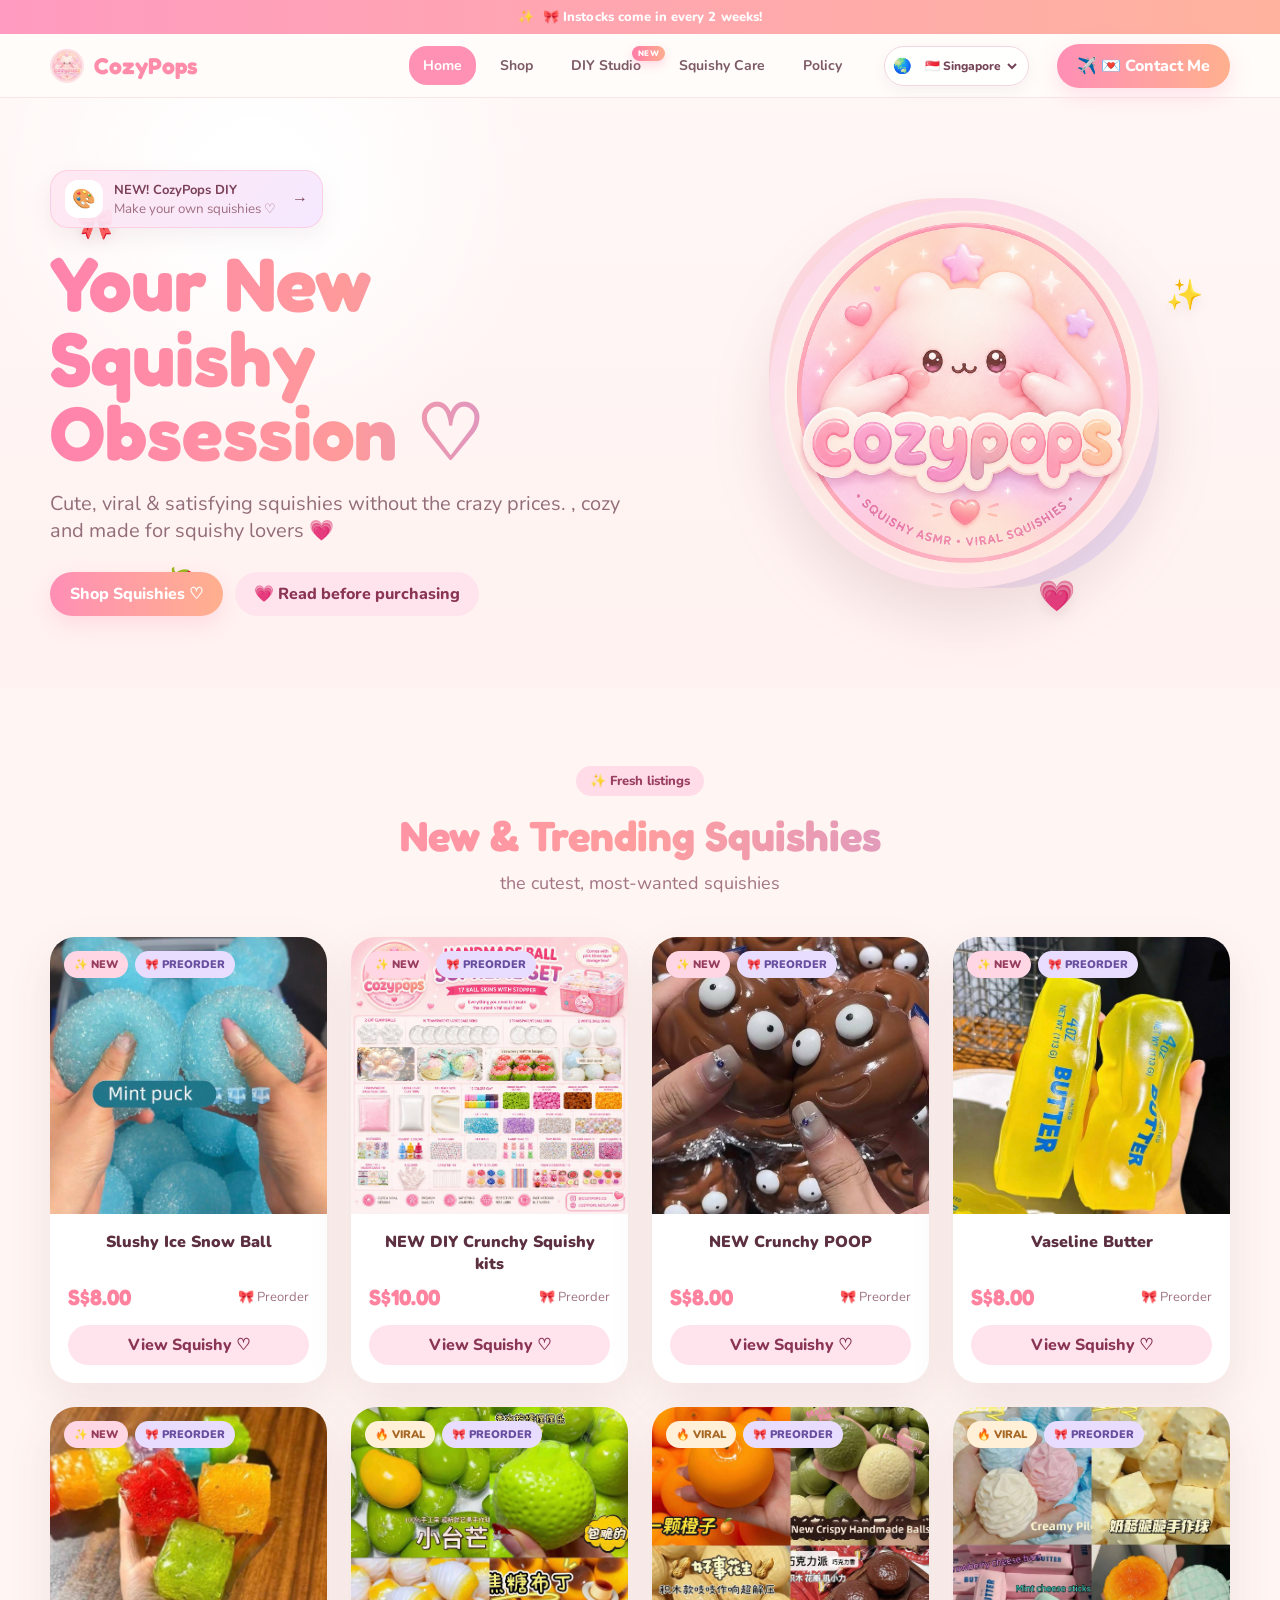
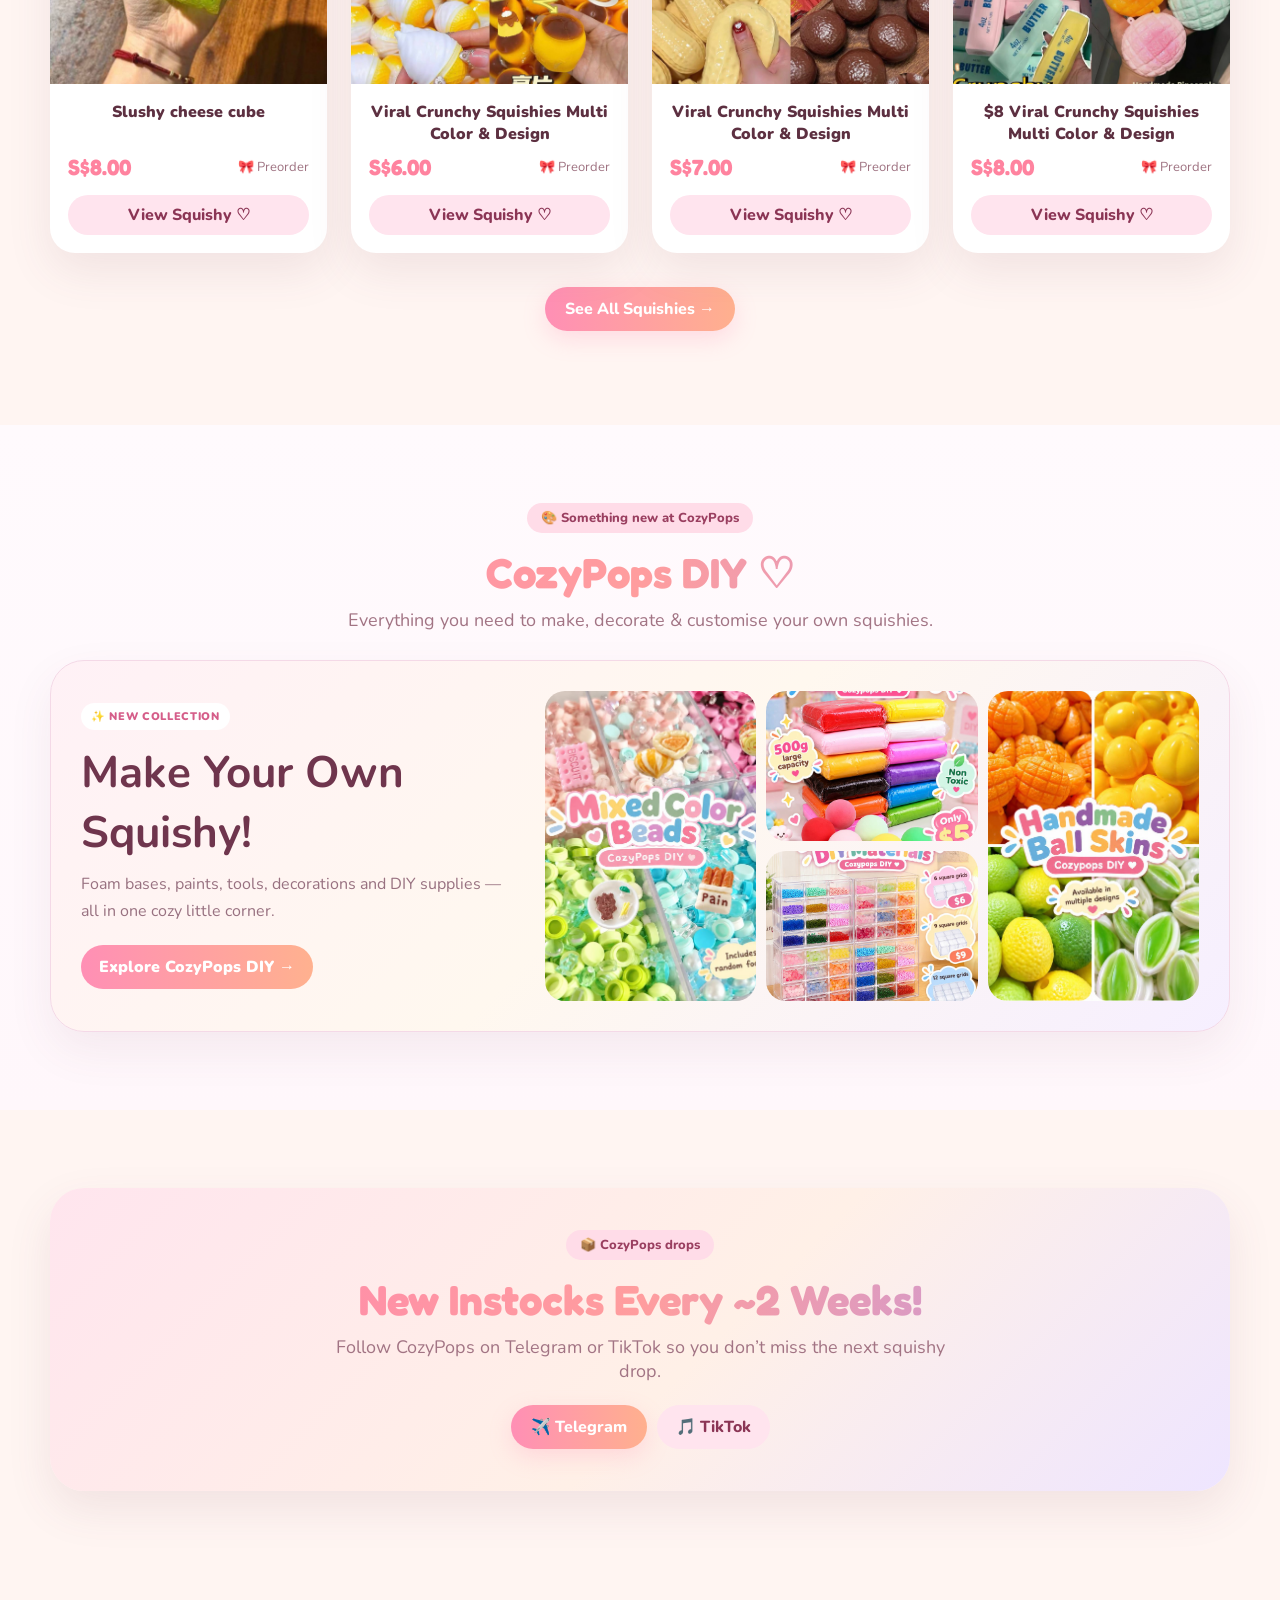
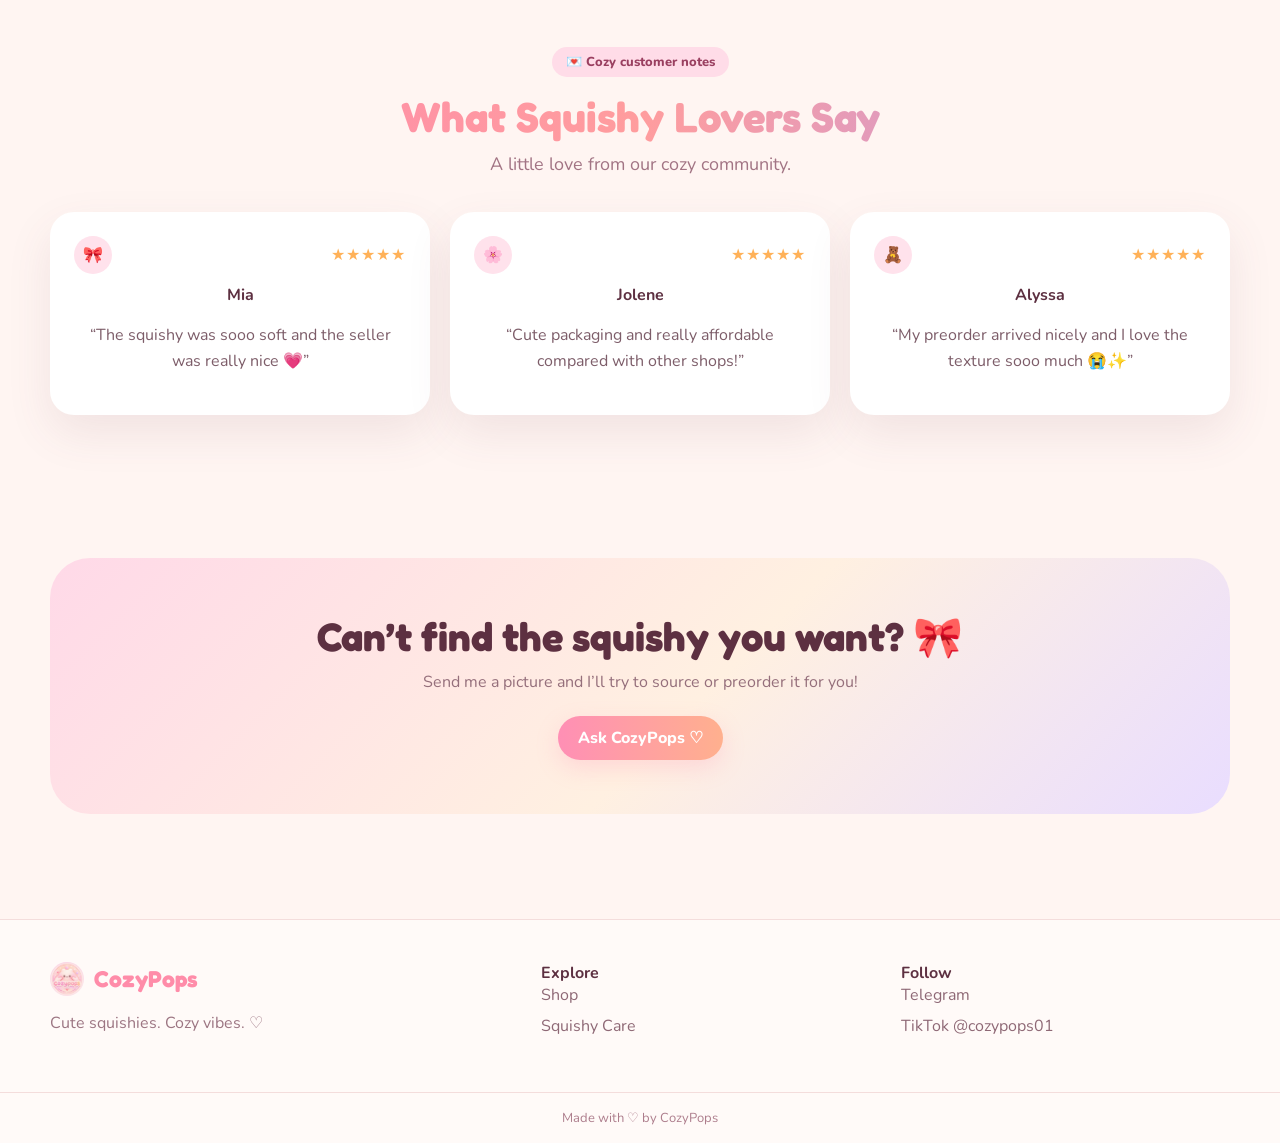
==== commit fc82cf40: "myanmar" ====
--- a/index.html
+++ b/index.html
@@ -30,7 +30,7 @@
             <h1>Your New Squishy Obsession ♡</h1>
             <p>
               Cute, viral & satisfying squishies without the crazy prices.
-              Student-run, cozy and made for squishy lovers 💗
+              , cozy and made for squishy lovers 💗
             </p>
             <div class="hero-actions">
               <a class="btn-primary" href="shop.html">Shop Squishies ♡</a
--- a/css/styles.css
+++ b/css/styles.css
@@ -1449,4 +1449,64 @@
 
 .diy-products-head > p {
   color: #9a7280;
+}
+/* =========================
+   MARKET SWITCHER
+========================= */
+
+.market-switch {
+  display: flex;
+
+  align-items: center;
+
+  gap: 6px;
+
+  padding: 5px 8px;
+
+  border:
+    1px solid #f1d6df;
+
+  border-radius: 999px;
+
+  background:
+    rgba(255, 255, 255, 0.82);
+
+  box-shadow:
+    0 5px 16px
+    rgba(119, 62, 84, 0.06);
+}
+
+.market-icon {
+  font-size: 15px;
+}
+
+.market-switch select {
+  width: auto;
+
+  border: none;
+
+  outline: none;
+
+  background: transparent;
+
+  color: #754457;
+
+  font-size: 12px;
+
+  font-weight: 800;
+
+  cursor: pointer;
+
+  padding: 5px 3px;
+}
+
+.market-switch select:focus {
+  box-shadow: none;
+}
+@media (max-width: 900px) {
+
+  .market-switch {
+    margin-left: auto;
+  }
+
 }
